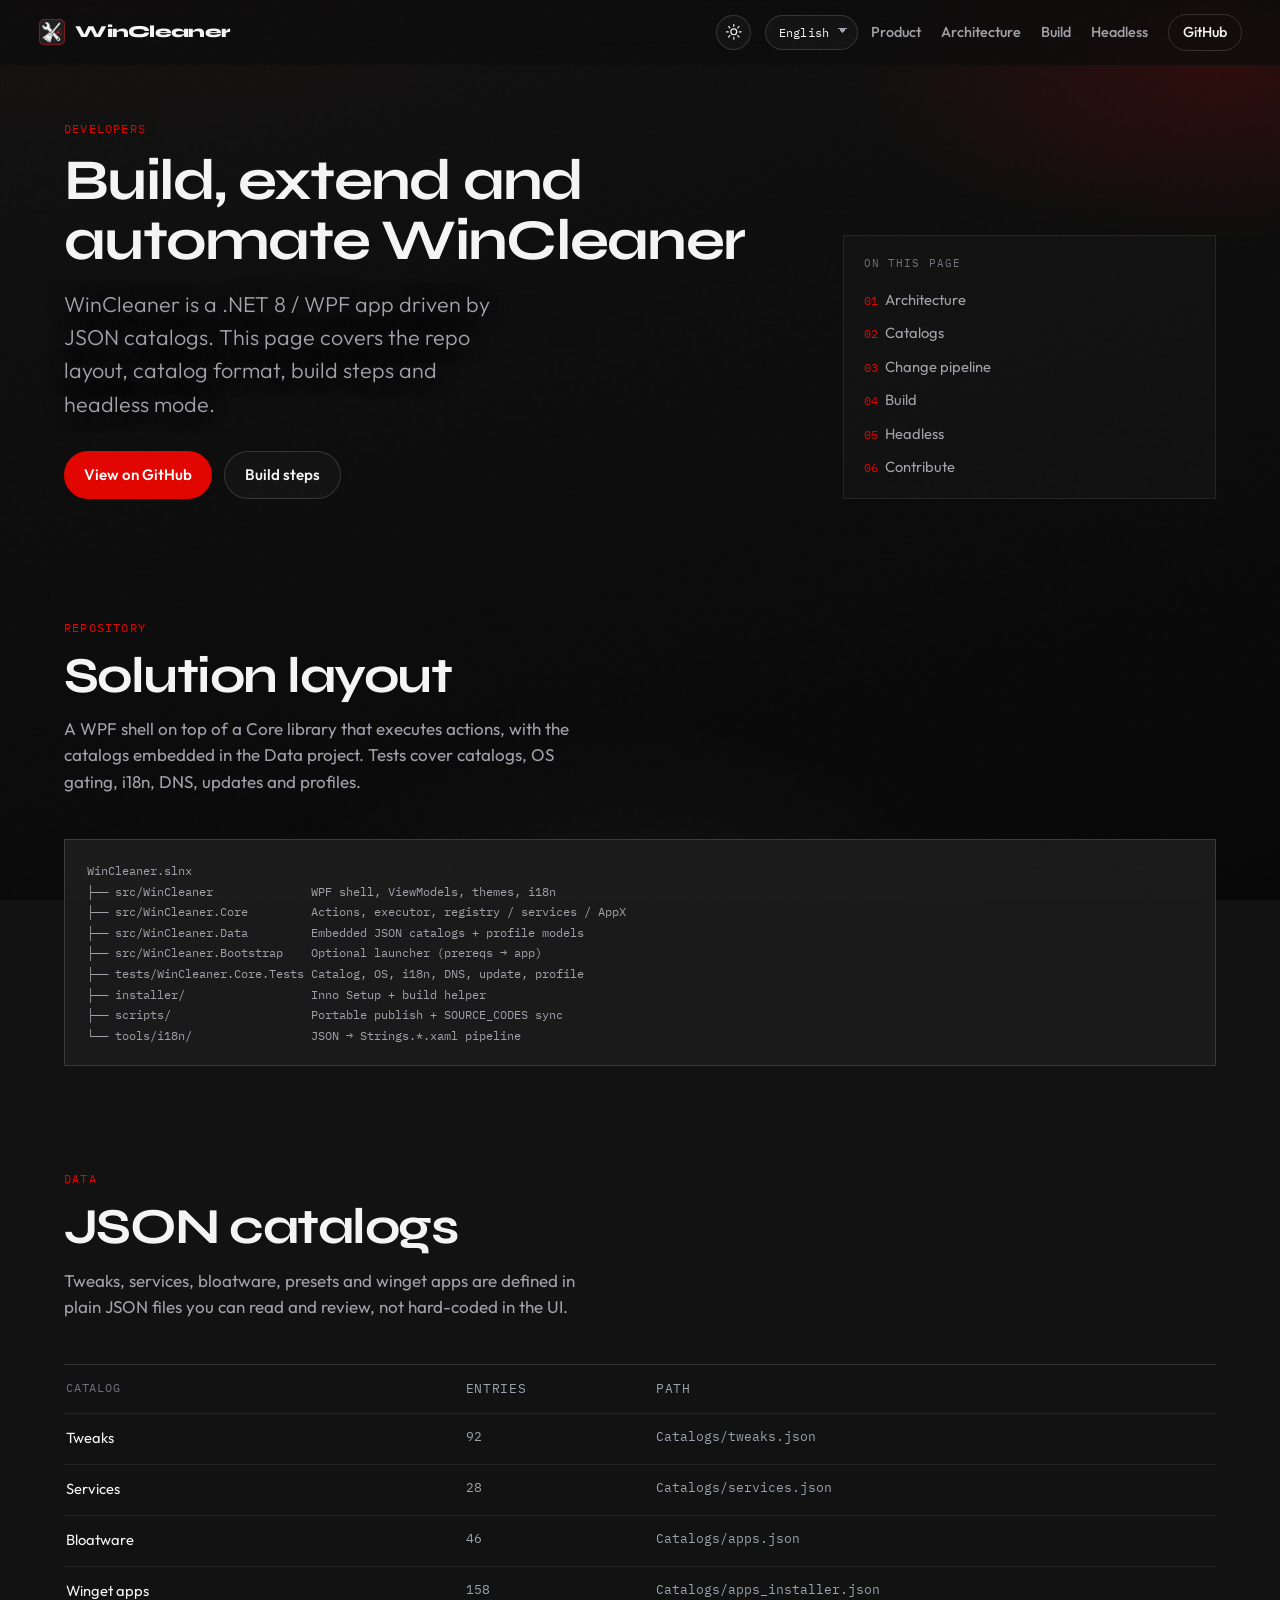
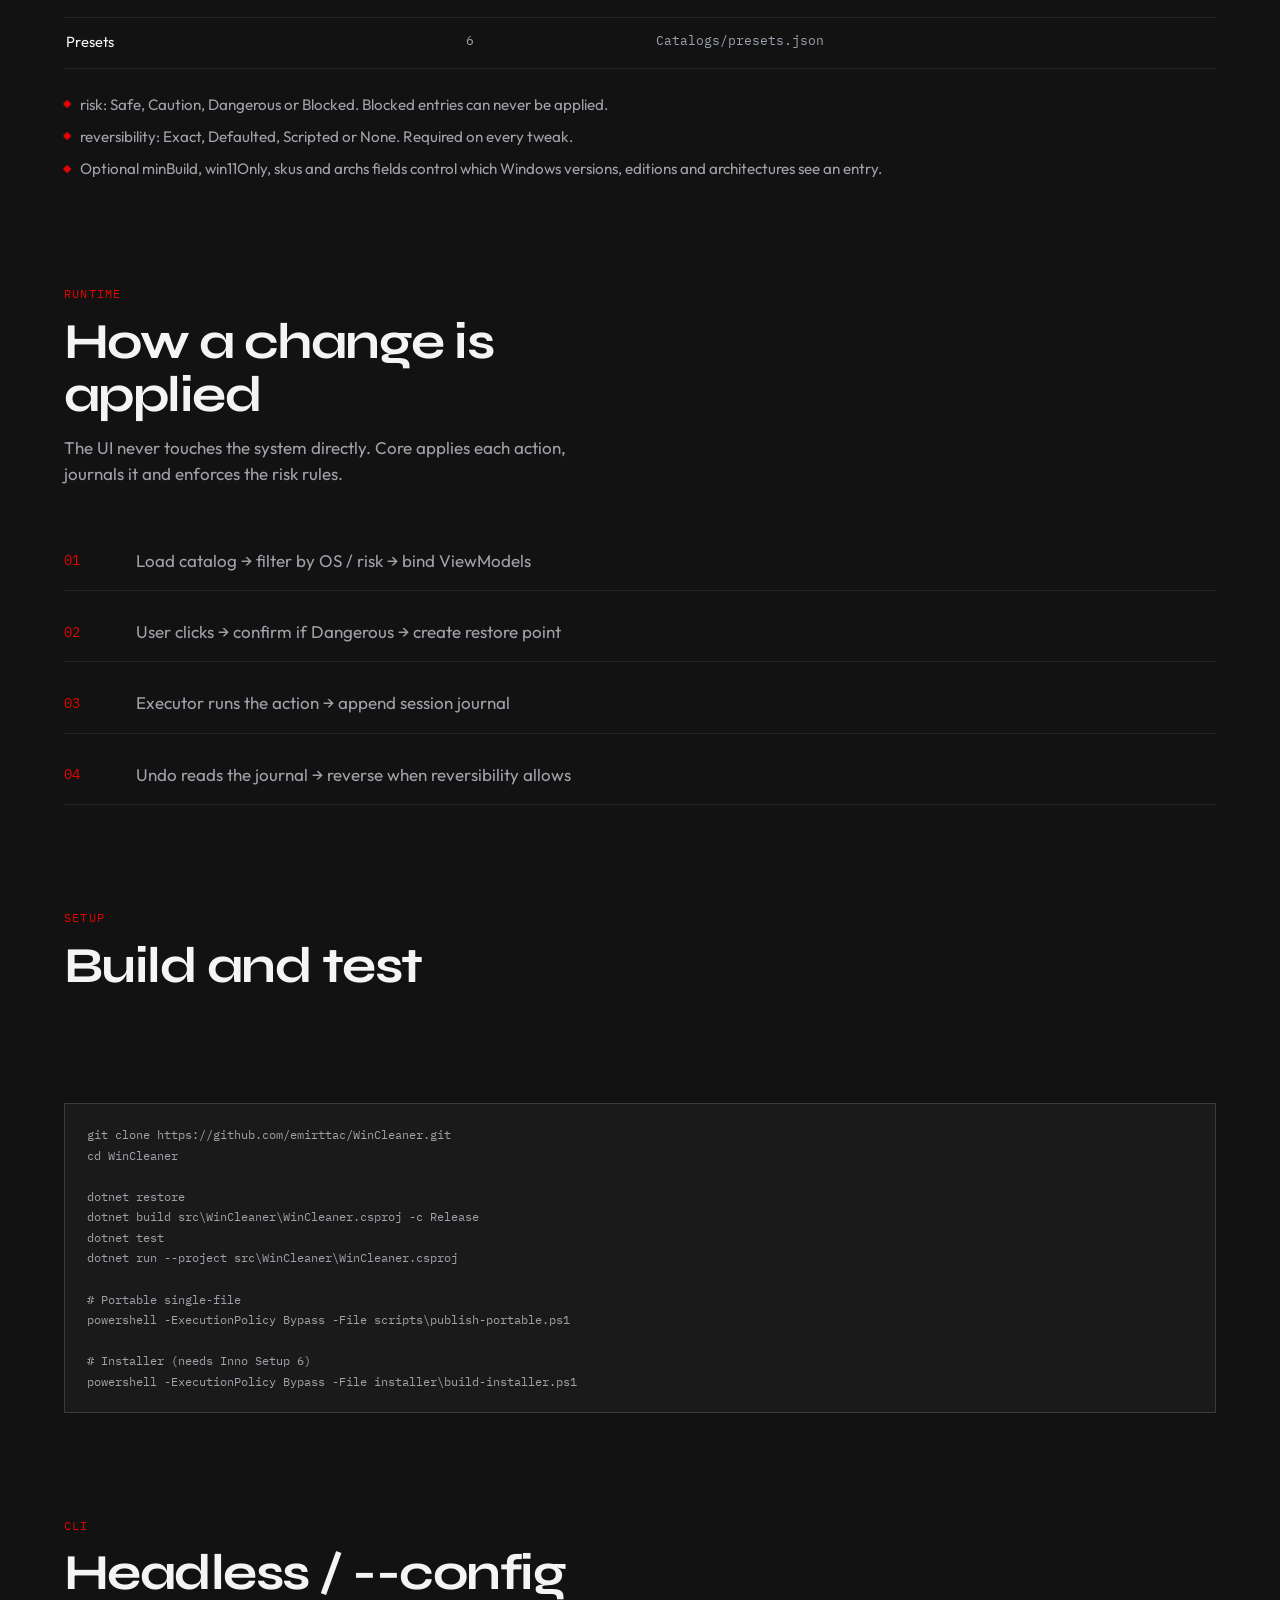
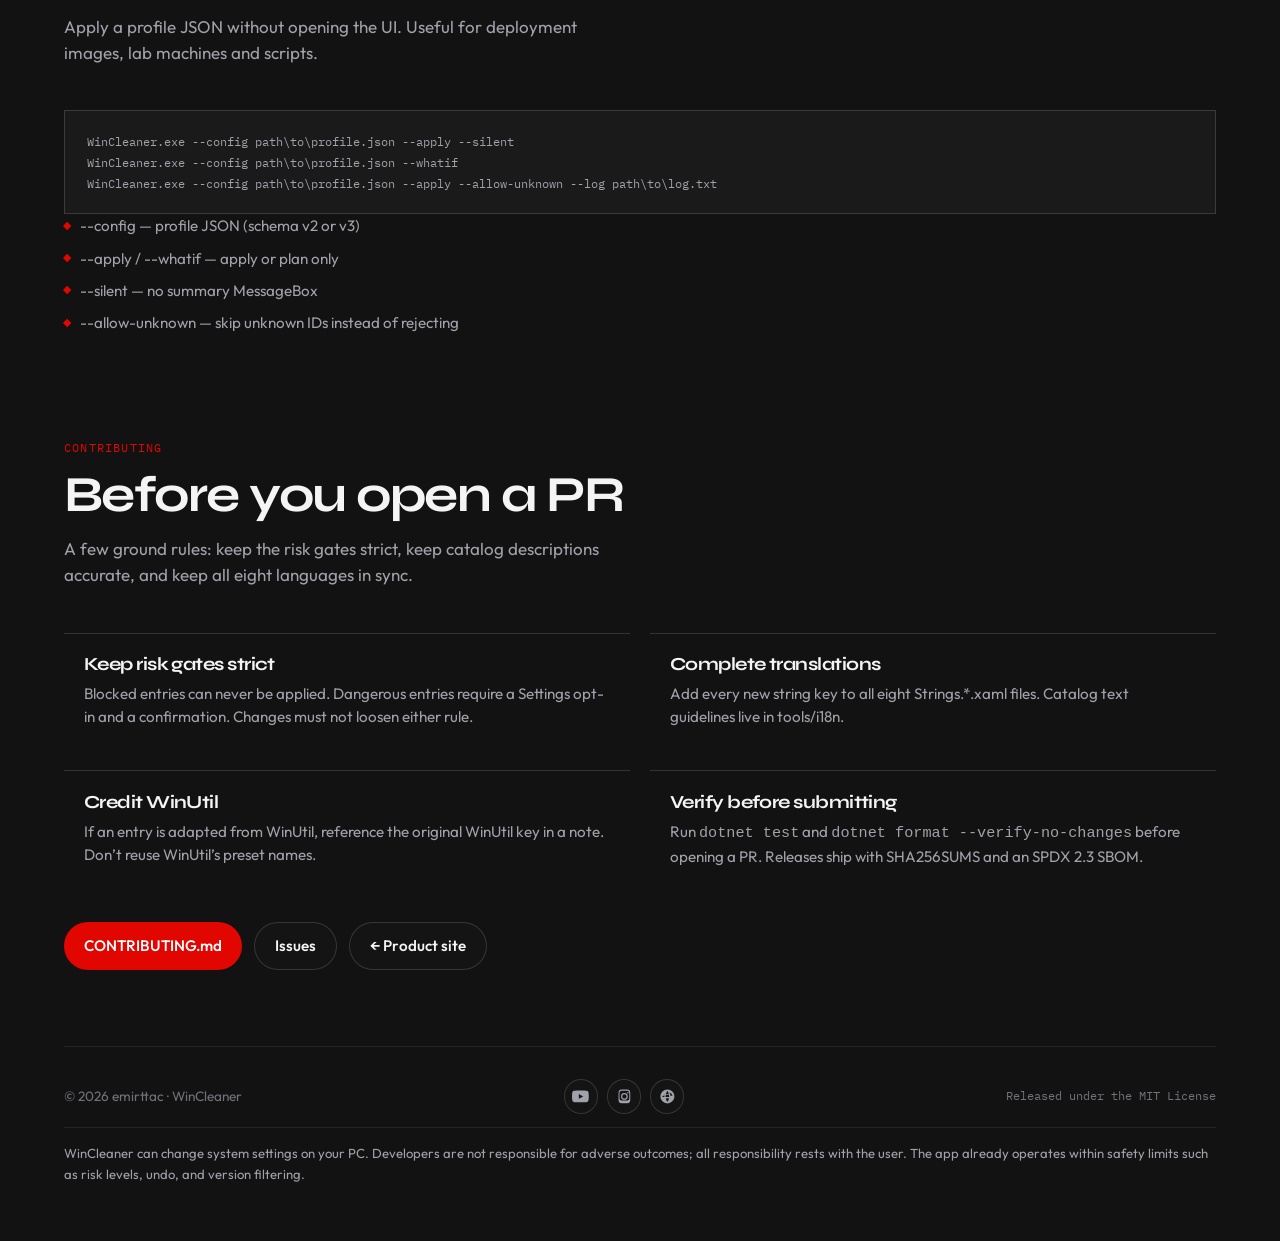
==== docs/developers.html @ 892cf15a "Localize mockups and polish Turkish developer copy. Co-authored-by: Cursor <cursoragent@cursor.com>" ====
<!DOCTYPE html>
<html lang="en">
<head>
  <meta charset="UTF-8" />
  <meta name="viewport" content="width=device-width, initial-scale=1" />
  <meta name="google-site-verification" content="Kf19F5zQ4NLoTb2SVEW6UbGUmflqyY2hjqJ0xioOSf0" />
  <meta name="description" data-i18n="dev.meta.description" content="Developer documentation for WinCleaner: architecture, JSON catalogs, headless mode, build instructions and contribution guidelines." />
  <meta name="robots" content="index, follow" />
  <meta name="theme-color" content="#0D0D0D" id="theme-color-meta" />
  <meta property="og:title" content="WinCleaner — Developers" />
  <meta property="og:description" data-i18n="dev.meta.description" content="Developer documentation for WinCleaner: architecture, JSON catalogs, headless mode, build instructions and contribution guidelines." />
  <meta property="og:type" content="website" />
  <meta property="og:url" content="https://emirttac.github.io/WinCleaner/developers.html" />
  <meta property="og:image" content="https://emirttac.github.io/WinCleaner/icon.png" />
  <link rel="canonical" href="https://emirttac.github.io/WinCleaner/developers.html" />
  <title>WinCleaner — Developers</title>
  <script>
    (function () {
      try {
        var key = "wincleaner-theme";
        var saved = localStorage.getItem(key);
        var theme = saved === "dark" || saved === "light" ? saved : "dark";
        document.documentElement.setAttribute("data-theme", theme);
      } catch (e) {
        document.documentElement.setAttribute("data-theme", "dark");
      }
    })();
  </script>
  <link rel="preconnect" href="https://fonts.googleapis.com" />
  <link rel="preconnect" href="https://fonts.gstatic.com" crossorigin />
  <link href="https://fonts.googleapis.com/css2?family=IBM+Plex+Mono:wght@400;500&family=Syne:wght@500;600;700;800&family=Outfit:wght@300;400;500;600&display=swap" rel="stylesheet" />
  <link rel="stylesheet" href="css/styles.css?v=27" />
  <link rel="icon" href="favicon.ico" />
</head>
<body class="page-dev">
  <div class="noise" aria-hidden="true"></div>

  <header class="site-header">
    <a class="logo" href="index.html" data-i18n-aria="aria.home" aria-label="WinCleaner home">
      <img src="icon.png" alt="" width="28" height="28" />
      <span>WinCleaner</span>
    </a>
    <div class="header-actions">
      <button class="theme-toggle" type="button" id="theme-toggle" data-i18n-aria="aria.themeToLight" aria-label="Switch to light mode">
        <svg class="icon-moon" viewBox="0 0 24 24" aria-hidden="true">
          <path d="M21 14.5A8.5 8.5 0 0 1 9.5 3 7 7 0 1 0 21 14.5z" />
        </svg>
        <svg class="icon-sun" viewBox="0 0 24 24" aria-hidden="true">
          <circle cx="12" cy="12" r="4" />
          <path d="M12 2v2.5M12 19.5V22M4.93 4.93l1.77 1.77M17.3 17.3l1.77 1.77M2 12h2.5M19.5 12H22M4.93 19.07l1.77-1.77M17.3 6.7l1.77-1.77" />
        </svg>
      </button>
      <label class="lang-switch">
        <span class="visually-hidden" data-i18n="aria.lang">Language</span>
        <select id="lang-select" data-i18n-aria="aria.lang" aria-label="Language">
          <option value="en">English</option>
          <option value="tr">Türkçe</option>
          <option value="de">Deutsch</option>
        </select>
      </label>
      <nav class="nav" data-i18n-aria="aria.nav" aria-label="Main menu">
        <a href="index.html" data-i18n="nav.product">Product</a>
        <a href="#architecture" data-i18n="dev.nav.arch">Architecture</a>
        <a href="#build" data-i18n="dev.nav.build">Build</a>
        <a href="#headless" data-i18n="dev.nav.headless">Headless</a>
        <a class="nav-github" href="https://github.com/emirttac/WinCleaner" target="_blank" rel="noopener noreferrer">GitHub</a>
      </nav>
      <button class="nav-toggle" type="button" data-i18n-aria="aria.menuOpen" aria-label="Open menu" aria-expanded="false">
        <span></span><span></span>
      </button>
    </div>
  </header>

  <main id="top">
    <section class="dev-hero">
      <div class="dev-hero-inner">
        <p class="section-kicker" data-reveal data-i18n="dev.hero.kicker">Developers</p>
        <h1 data-reveal data-i18n="dev.hero.title">Build, extend and automate WinCleaner</h1>
        <p class="hero-lead" data-reveal data-i18n="dev.hero.lead">WinCleaner is a .NET 8 / WPF app driven by JSON catalogs. This page covers the repo layout, catalog format, build steps and headless mode.</p>
        <div class="hero-actions" data-reveal>
          <a class="btn btn-accent" href="https://github.com/emirttac/WinCleaner" target="_blank" rel="noopener noreferrer" data-i18n="dev.hero.cta">View on GitHub</a>
          <a class="btn btn-ghost" href="#build" data-i18n="dev.hero.cta2">Build steps</a>
        </div>
      </div>
      <aside class="dev-toc" data-reveal aria-label="On this page">
        <p data-i18n="dev.toc">On this page</p>
        <ol>
          <li><a href="#architecture" data-i18n="dev.nav.arch">Architecture</a></li>
          <li><a href="#catalogs" data-i18n="dev.nav.catalogs">Catalogs</a></li>
          <li><a href="#pipeline" data-i18n="dev.nav.pipeline">Change pipeline</a></li>
          <li><a href="#build" data-i18n="dev.nav.build">Build</a></li>
          <li><a href="#headless" data-i18n="dev.nav.headless">Headless</a></li>
          <li><a href="#contribute" data-i18n="dev.nav.contribute">Contribute</a></li>
        </ol>
      </aside>
    </section>

    <section id="architecture" class="section" aria-labelledby="arch-title">
      <div class="section-head">
        <p class="section-kicker" data-reveal data-i18n="dev.arch.kicker">Repository</p>
        <h2 id="arch-title" data-reveal data-i18n="dev.arch.title">Solution layout</h2>
        <p class="section-lead" data-reveal data-i18n="dev.arch.lead">A WPF shell on top of a Core library that executes actions, with the catalogs embedded in the Data project. Tests cover catalogs, OS gating, i18n, DNS, updates and profiles.</p>
      </div>
      <pre class="code-block" data-reveal><code>WinCleaner.slnx
├── src/WinCleaner              WPF shell, ViewModels, themes, i18n
├── src/WinCleaner.Core         Actions, executor, registry / services / AppX
├── src/WinCleaner.Data         Embedded JSON catalogs + profile models
├── src/WinCleaner.Bootstrap    Optional launcher (prereqs → app)
├── tests/WinCleaner.Core.Tests Catalog, OS, i18n, DNS, update, profile
├── installer/                  Inno Setup + build helper
├── scripts/                    Portable publish + SOURCE_CODES sync
└── tools/i18n/                 JSON → Strings.*.xaml pipeline</code></pre>
    </section>

    <section id="catalogs" class="section" aria-labelledby="cat-title">
      <div class="section-head">
        <p class="section-kicker" data-reveal data-i18n="dev.cat.kicker">Data</p>
        <h2 id="cat-title" data-reveal data-i18n="dev.cat.title">JSON catalogs</h2>
        <p class="section-lead" data-reveal data-i18n="dev.cat.lead">Tweaks, services, bloatware, presets and winget apps are defined in plain JSON files you can read and review, not hard-coded in the UI.</p>
      </div>
      <div class="catalog-table" data-reveal>
        <div class="catalog-row head">
          <span data-i18n="dev.cat.col.file">Catalog</span>
          <span data-i18n="dev.cat.col.count">Entries</span>
          <span data-i18n="dev.cat.col.path">Path</span>
        </div>
        <div class="catalog-row"><span>Tweaks</span><span>92</span><span>Catalogs/tweaks.json</span></div>
        <div class="catalog-row"><span>Services</span><span>28</span><span>Catalogs/services.json</span></div>
        <div class="catalog-row"><span>Bloatware</span><span>46</span><span>Catalogs/apps.json</span></div>
        <div class="catalog-row"><span>Winget apps</span><span>158</span><span>Catalogs/apps_installer.json</span></div>
        <div class="catalog-row"><span>Presets</span><span>6</span><span>Catalogs/presets.json</span></div>
      </div>
      <ul class="dev-notes" data-reveal>
        <li data-i18n="dev.cat.n1"><code>risk</code>: Safe, Caution, Dangerous or Blocked. Blocked entries can never be applied.</li>
        <li data-i18n="dev.cat.n2"><code>reversibility</code>: Exact, Defaulted, Scripted or None. Required on every tweak.</li>
        <li data-i18n="dev.cat.n3">Optional <code>minBuild</code>, <code>win11Only</code>, <code>skus</code> and <code>archs</code> fields control which Windows versions, editions and architectures see an entry.</li>
      </ul>
    </section>

    <section id="pipeline" class="section" aria-labelledby="pipe-title">
      <div class="section-head">
        <p class="section-kicker" data-reveal data-i18n="dev.pipe.kicker">Runtime</p>
        <h2 id="pipe-title" data-reveal data-i18n="dev.pipe.title">How a change is applied</h2>
        <p class="section-lead" data-reveal data-i18n="dev.pipe.lead">The UI never touches the system directly. Core applies each action, journals it and enforces the risk rules.</p>
      </div>
      <ol class="pipeline" data-reveal>
        <li><span>01</span><p data-i18n="dev.pipe.s1">Catalog load → OS / risk filter → ViewModel binding</p></li>
        <li><span>02</span><p data-i18n="dev.pipe.s2">User intent → confirmation (Dangerous) → restore point</p></li>
        <li><span>03</span><p data-i18n="dev.pipe.s3">Executor applies action → session journal entry</p></li>
        <li><span>04</span><p data-i18n="dev.pipe.s4">Undo reads journal → reverse where reversibility allows</p></li>
      </ol>
    </section>

    <section id="build" class="section" aria-labelledby="build-title">
      <div class="section-head">
        <p class="section-kicker" data-reveal data-i18n="dev.build.kicker">Setup</p>
        <h2 id="build-title" data-reveal data-i18n="dev.build.title">Build and test</h2>
        <p class="section-lead" data-reveal data-i18n="dev.build.lead">Requires the .NET 8 SDK. The app requests administrator rights through UAC when it starts. win-arm64 publishing is intentionally blocked.</p>
      </div>
      <pre class="code-block" data-reveal><code>git clone https://github.com/emirttac/WinCleaner.git
cd WinCleaner

dotnet restore
dotnet build src\WinCleaner\WinCleaner.csproj -c Release
dotnet test
dotnet run --project src\WinCleaner\WinCleaner.csproj

# Portable single-file
powershell -ExecutionPolicy Bypass -File scripts\publish-portable.ps1

# Installer (needs Inno Setup 6)
powershell -ExecutionPolicy Bypass -File installer\build-installer.ps1</code></pre>
    </section>

    <section id="headless" class="section" aria-labelledby="headless-title">
      <div class="section-head">
        <p class="section-kicker" data-reveal data-i18n="dev.head.kicker">CLI</p>
        <h2 id="headless-title" data-reveal data-i18n="dev.head.title">Headless / --config</h2>
        <p class="section-lead" data-reveal data-i18n="dev.head.lead">Apply a profile JSON without opening the UI. Useful for deployment images, lab machines and scripts.</p>
      </div>
      <pre class="code-block" data-reveal><code>WinCleaner.exe --config path\to\profile.json --apply --silent
WinCleaner.exe --config path\to\profile.json --whatif
WinCleaner.exe --config path\to\profile.json --apply --allow-unknown --log path\to\log.txt</code></pre>
      <ul class="dev-notes" data-reveal>
        <li><code>--config</code> — profile JSON (schema v2 or v3)</li>
        <li><code>--apply</code> / <code>--whatif</code> — apply or plan only</li>
        <li><code>--silent</code> — no summary MessageBox</li>
        <li><code>--allow-unknown</code> — skip unknown IDs instead of rejecting</li>
      </ul>
    </section>

    <section id="contribute" class="section" aria-labelledby="contrib-title">
      <div class="section-head">
        <p class="section-kicker" data-reveal data-i18n="dev.contrib.kicker">Contributing</p>
        <h2 id="contrib-title" data-reveal data-i18n="dev.contrib.title">Before you open a PR</h2>
        <p class="section-lead" data-reveal data-i18n="dev.contrib.lead">A few ground rules: keep the risk gates strict, keep catalog descriptions accurate, and keep all eight languages in sync.</p>
      </div>
      <ul class="safety-grid contrib-grid">
        <li data-reveal>
          <h3 data-i18n="dev.contrib.r1t">Keep risk gates strict</h3>
          <p data-i18n="dev.contrib.r1b">Blocked entries can never be applied. Dangerous entries require a Settings opt-in and a confirmation. Changes must not loosen either rule.</p>
        </li>
        <li data-reveal>
          <h3 data-i18n="dev.contrib.r2t">Complete translations</h3>
          <p data-i18n="dev.contrib.r2b">Add every new string key to all eight Strings.*.xaml files. Catalog text guidelines live in tools/i18n.</p>
        </li>
        <li data-reveal>
          <h3 data-i18n="dev.contrib.r3t">Credit WinUtil</h3>
          <p data-i18n="dev.contrib.r3b">If an entry is adapted from WinUtil, reference the original WinUtil key in a note. Don’t reuse WinUtil’s preset names.</p>
        </li>
        <li data-reveal>
          <h3 data-i18n="dev.contrib.r4t">Verify before submitting</h3>
          <p data-i18n="dev.contrib.r4b">Run <code>dotnet test</code> and <code>dotnet format --verify-no-changes</code> before opening a PR. Releases ship with SHA256SUMS and an SPDX 2.3 SBOM.</p>
        </li>
      </ul>
      <div class="hero-actions" data-reveal>
        <a class="btn btn-accent" href="https://github.com/emirttac/WinCleaner/blob/main/CONTRIBUTING.md" target="_blank" rel="noopener noreferrer">CONTRIBUTING.md</a>
        <a class="btn btn-ghost" href="https://github.com/emirttac/WinCleaner/issues" target="_blank" rel="noopener noreferrer">Issues</a>
          <a class="btn btn-ghost" href="index.html" data-i18n="dev.contrib.back">← Product site</a>
      </div>
    </section>
  </main>

  <footer class="site-footer">
    <div class="footer-bar">
      <p>© <span id="year"></span> <a href="https://emirttac.github.io/" target="_blank" rel="noopener noreferrer">emirttac</a> · WinCleaner</p>
      <nav class="footer-social" aria-label="Social">
        <a href="https://www.youtube.com/@BiAltTab" target="_blank" rel="noopener noreferrer" aria-label="YouTube">
          <svg viewBox="0 0 24 24" aria-hidden="true"><path d="M23.5 6.2a3 3 0 0 0-2.1-2.1C19.5 3.5 12 3.5 12 3.5s-7.5 0-9.4.6A3 3 0 0 0 .5 6.2 31.5 31.5 0 0 0 0 12a31.5 31.5 0 0 0 .5 5.8 3 3 0 0 0 2.1 2.1c1.9.6 9.4.6 9.4.6s7.5 0 9.4-.6a3 3 0 0 0 2.1-2.1A31.5 31.5 0 0 0 24 12a31.5 31.5 0 0 0-.5-5.8zM9.8 15.5v-7L16 12l-6.2 3.5z"/></svg>
        </a>
        <a href="https://www.instagram.com/emirttac/" target="_blank" rel="noopener noreferrer" aria-label="Instagram">
          <svg viewBox="0 0 24 24" aria-hidden="true"><path d="M12 7.2A4.8 4.8 0 1 0 12 16.8 4.8 4.8 0 0 0 12 7.2zm0 7.9a3.1 3.1 0 1 1 0-6.2 3.1 3.1 0 0 1 0 6.2zm6.1-8.2a1.1 1.1 0 1 1-2.2 0 1.1 1.1 0 0 1 2.2 0zM12 2.2c-2.7 0-3 0-4.1.1-2.8.1-4.1 1.5-4.2 4.2C3.6 7.5 3.6 7.8 3.6 12s0 4.5.1 5.5c.1 2.8 1.4 4.1 4.2 4.2 1.1.1 1.4.1 4.1.1s3 0 4.1-.1c2.8-.1 4.1-1.4 4.2-4.2.1-1 .1-1.3.1-5.5s0-4.5-.1-5.5c-.1-2.8-1.4-4.1-4.2-4.2-1.1-.1-1.4-.1-4.1-.1zm0 1.8c2.6 0 2.9 0 4 .1 1.9.1 2.8 1 2.9 2.9.1 1 .1 1.3.1 3.9s0 2.9-.1 4c-.1 1.9-1 2.8-2.9 2.9-1 .1-1.3.1-4 .1s-2.9 0-4-.1c-1.9-.1-2.8-1-2.9-2.9-.1-1-.1-1.3-.1-4s0-2.9.1-4c.1-1.9 1-2.8 2.9-2.9 1.1-.1 1.4-.1 4-.1z"/></svg>
        </a>
        <a href="https://emirttac.github.io/" target="_blank" rel="noopener noreferrer" aria-label="emirttac.github.io">
          <svg viewBox="0 0 24 24" aria-hidden="true"><path d="M12 2a10 10 0 1 0 0 20 10 10 0 0 0 0-20zm7.4 9h-3.1a15.3 15.3 0 0 0-1.3-5 8.1 8.1 0 0 1 4.4 5zM12 4c.8 1.2 1.8 3.2 2.2 5.5H9.8C10.2 7.2 11.2 5.2 12 4zM4.6 13a8.1 8.1 0 0 1 4.4-5 15.3 15.3 0 0 0-1.3 5H4.6zm0-2h3.1a15.3 15.3 0 0 0 1.3-5 8.1 8.1 0 0 0-4.4 5zM12 20c-.8-1.2-1.8-3.2-2.2-5.5h4.4C13.8 16.8 12.8 18.8 12 20zm2.7-7H9.3a13.5 13.5 0 0 1 1.2-4.5h3a13.5 13.5 0 0 1 1.2 4.5zm.7 2a15.3 15.3 0 0 0 1.3 5 8.1 8.1 0 0 0 4.4-5h-5.7zm-7.4 0H4.6a8.1 8.1 0 0 0 4.4 5 15.3 15.3 0 0 1-1.3-5z"/></svg>
        </a>
      </nav>
      <p class="footer-note" data-i18n="footer.note">Released under the MIT License</p>
    </div>
    <p class="footer-disclaimer" data-i18n="footer.disclaimer">WinCleaner can change system settings on your PC. Developers are not responsible for adverse outcomes; all responsibility rests with the user. The app already operates within safety limits such as risk levels, undo, and version filtering.</p>
  </footer>

  <script src="js/i18n.js?v=19"></script>
  <script src="js/main.js?v=9"></script>
</body>
</html>
---- docs/css/styles.css ----
/* WinCleaner — product site (GitHub Pages) */

:root {
  --bg: #f3f4f6;
  --bg-deep: #e5e7eb;
  --ink: #0d0d0d;
  --ink-soft: #3f3f46;
  --muted: #71717a;
  --line: rgba(13, 13, 13, 0.1);
  --line-strong: rgba(13, 13, 13, 0.18);
  --accent: #e10600;
  --accent-soft: rgba(225, 6, 0, 0.12);
  --accent-glow: rgba(225, 6, 0, 0.28);
  --steel: #52525b;
  --panel: rgba(255, 255, 255, 0.55);
  --surface: rgba(255, 255, 255, 0.4);
  --surface-strong: rgba(255, 255, 255, 0.7);
  --header-bg: rgba(243, 244, 246, 0.72);
  --header-bg-scrolled: rgba(243, 244, 246, 0.9);
  --nav-sheet: rgba(250, 250, 250, 0.97);
  --btn-primary-fg: #fafafa;
  --btn-primary-hover: #1a1a1a;
  --mock-bg: #141414;
  --mock-panel: #1c1c1c;
  --mock-line: rgba(255, 255, 255, 0.08);
  --brand-glow: rgba(243, 244, 246, 0.85);
  --lead-glow: rgba(243, 244, 246, 0.9);
  --shadow: rgba(13, 13, 13, 0.12);
  --noise-opacity: 0.03;
  --noise-blend: multiply;
  --body-bg:
    radial-gradient(ellipse 90% 55% at 8% -10%, #fff 0%, transparent 55%),
    radial-gradient(ellipse 70% 45% at 95% 10%, rgba(225, 6, 0, 0.08) 0%, transparent 50%),
    radial-gradient(ellipse 55% 40% at 50% 100%, #e8e8ec 0%, transparent 55%),
    linear-gradient(165deg, #fafafa 0%, var(--bg) 48%, var(--bg-deep) 100%);
  --select-fill: rgba(255, 255, 255, 0.55);
  --font-display: "Syne", sans-serif;
  --font-body: "Outfit", sans-serif;
  --font-mono: "IBM Plex Mono", ui-monospace, monospace;
  --space: clamp(1.25rem, 3vw, 2.5rem);
  --max: 72rem;
  --ease: cubic-bezier(0.22, 1, 0.36, 1);
  color-scheme: light;
}

[data-theme="dark"] {
  --bg: #0d0d0d;
  --bg-deep: #080808;
  --ink: #f4f4f5;
  --ink-soft: #a1a1aa;
  --muted: #71717a;
  --line: rgba(250, 250, 250, 0.08);
  --line-strong: rgba(250, 250, 250, 0.14);
  --accent: #e10600;
  --accent-soft: rgba(225, 6, 0, 0.16);
  --accent-glow: rgba(225, 6, 0, 0.35);
  --steel: #9ca3af;
  --panel: rgba(20, 20, 20, 0.72);
  --surface: rgba(22, 22, 22, 0.8);
  --surface-strong: rgba(28, 28, 28, 0.95);
  --header-bg: rgba(13, 13, 13, 0.75);
  --header-bg-scrolled: rgba(13, 13, 13, 0.92);
  --nav-sheet: rgba(12, 12, 12, 0.98);
  --btn-primary-fg: #0d0d0d;
  --btn-primary-hover: #e4e4e7;
  --mock-bg: #101010;
  --mock-panel: #181818;
  --mock-line: rgba(255, 255, 255, 0.07);
  --brand-glow: rgba(13, 13, 13, 0.75);
  --lead-glow: rgba(13, 13, 13, 0.8);
  --shadow: rgba(0, 0, 0, 0.55);
  --noise-opacity: 0.055;
  --noise-blend: soft-light;
  --body-bg:
    radial-gradient(ellipse 80% 50% at 10% -8%, #1a1010 0%, transparent 52%),
    radial-gradient(ellipse 60% 40% at 95% 8%, rgba(225, 6, 0, 0.14) 0%, transparent 48%),
    radial-gradient(ellipse 50% 35% at 50% 100%, #111 0%, transparent 55%),
    linear-gradient(165deg, #121212 0%, var(--bg) 48%, var(--bg-deep) 100%);
  --select-fill: rgba(22, 22, 22, 0.9);
  color-scheme: dark;
}

*,
*::before,
*::after {
  box-sizing: border-box;
}

html {
  scroll-behavior: smooth;
  overflow-x: clip;
}

body {
  margin: 0;
  min-height: 100vh;
  overflow-x: clip;
  color: var(--ink);
  font-family: var(--font-body);
  font-weight: 400;
  font-size: 1.0625rem;
  line-height: 1.55;
  background: var(--body-bg);
  background-attachment: fixed;
  -webkit-font-smoothing: antialiased;
  text-rendering: optimizeLegibility;
  transition: color 0.35s var(--ease), background 0.35s var(--ease);
}

img {
  max-width: 100%;
  display: block;
}

a {
  color: inherit;
  text-decoration-thickness: 1px;
  text-underline-offset: 0.2em;
}

button {
  font: inherit;
  color: inherit;
  background: none;
  border: 0;
  cursor: pointer;
}

ul,
ol {
  list-style: none;
  margin: 0;
  padding: 0;
}

h1,
h2,
h3 {
  font-family: var(--font-display);
  font-weight: 700;
  line-height: 1.05;
  letter-spacing: -0.03em;
  margin: 0;
}

p {
  margin: 0;
}

.noise {
  pointer-events: none;
  position: fixed;
  inset: 0;
  z-index: 50;
  opacity: var(--noise-opacity);
  background-image: url("data:image/svg+xml,%3Csvg viewBox='0 0 200 200' xmlns='http://www.w3.org/2000/svg'%3E%3Cfilter id='n'%3E%3CfeTurbulence type='fractalNoise' baseFrequency='0.85' numOctaves='4' stitchTiles='stitch'/%3E%3C/filter%3E%3Crect width='100%25' height='100%25' filter='url(%23n)'/%3E%3C/svg%3E");
  mix-blend-mode: var(--noise-blend);
}

.visually-hidden {
  position: absolute;
  width: 1px;
  height: 1px;
  padding: 0;
  margin: -1px;
  overflow: hidden;
  clip: rect(0, 0, 0, 0);
  white-space: nowrap;
  border: 0;
}

/* Header */

.site-header {
  position: fixed;
  top: 0;
  left: 0;
  right: 0;
  z-index: 40;
  display: flex;
  align-items: center;
  justify-content: space-between;
  gap: 1rem;
  padding: 0.85rem var(--space);
  backdrop-filter: blur(14px) saturate(1.15);
  background: var(--header-bg);
  border-bottom: 1px solid transparent;
  transition: border-color 0.3s var(--ease), background 0.3s var(--ease);
}

.site-header.is-scrolled {
  border-bottom-color: var(--line);
  background: var(--header-bg-scrolled);
}

.logo {
  display: inline-flex;
  align-items: center;
  gap: 0.55rem;
  font-family: var(--font-display);
  font-weight: 800;
  font-size: 1.05rem;
  letter-spacing: -0.04em;
  text-decoration: none;
}

.logo img {
  width: 1.75rem;
  height: 1.75rem;
  border-radius: 0.4rem;
}

.header-actions {
  display: flex;
  align-items: center;
  gap: 0.85rem;
}

.theme-toggle {
  display: grid;
  place-items: center;
  width: 2.2rem;
  height: 2.2rem;
  border: 1px solid var(--line-strong);
  border-radius: 999px;
  background: var(--select-fill);
  color: var(--ink);
  transition: border-color 0.2s ease;
}

.theme-toggle:hover,
.theme-toggle:focus-visible {
  border-color: var(--ink);
  outline: none;
}

.theme-toggle svg {
  width: 1.1rem;
  height: 1.1rem;
  fill: none;
  stroke: currentColor;
  stroke-width: 1.6;
  stroke-linecap: round;
  stroke-linejoin: round;
}

.theme-toggle .icon-sun {
  display: none;
}

[data-theme="dark"] .theme-toggle .icon-moon {
  display: none;
}

[data-theme="dark"] .theme-toggle .icon-sun {
  display: block;
}

.lang-switch select {
  appearance: none;
  font-family: var(--font-mono);
  font-size: 0.72rem;
  letter-spacing: 0.02em;
  color: var(--ink);
  background:
    linear-gradient(45deg, transparent 50%, var(--ink-soft) 50%) calc(100% - 14px) calc(50% - 2px) / 5px 5px no-repeat,
    linear-gradient(135deg, var(--ink-soft) 50%, transparent 50%) calc(100% - 10px) calc(50% - 2px) / 5px 5px no-repeat,
    var(--select-fill);
  border: 1px solid var(--line-strong);
  border-radius: 999px;
  padding: 0.4rem 1.7rem 0.4rem 0.8rem;
  cursor: pointer;
  min-height: 2.2rem;
}

.lang-switch select:hover,
.lang-switch select:focus-visible {
  border-color: var(--ink);
  outline: none;
}

.nav {
  display: flex;
  align-items: center;
  gap: 1.25rem;
}

.nav a {
  font-size: 0.9rem;
  font-weight: 500;
  text-decoration: none;
  color: var(--ink-soft);
  transition: color 0.2s ease;
}

.nav a:hover,
.nav a:focus-visible {
  color: var(--ink);
}

.nav-github {
  padding: 0.4rem 0.85rem;
  border: 1px solid var(--line-strong);
  border-radius: 999px;
  color: var(--ink) !important;
}

.nav-github:hover {
  border-color: var(--accent);
  color: var(--accent) !important;
}

.nav-toggle {
  display: none;
  width: 2.5rem;
  height: 2.5rem;
  place-items: center;
  gap: 6px;
  flex-direction: column;
}

.nav-toggle span {
  display: block;
  width: 1.25rem;
  height: 2px;
  background: var(--ink);
  transition: transform 0.25s var(--ease), opacity 0.2s ease;
}

.nav-toggle[aria-expanded="true"] span:first-child {
  transform: translateY(4px) rotate(45deg);
}

.nav-toggle[aria-expanded="true"] span:last-child {
  transform: translateY(-4px) rotate(-45deg);
}

/* Hero */

.hero {
  position: relative;
  min-height: 100svh;
  display: grid;
  align-items: center;
  padding: 6.5rem var(--space) 3.5rem;
  overflow-x: clip;
  overflow-y: visible;
}

.hero-atmosphere {
  position: absolute;
  inset: 0;
  z-index: 0;
}

.hero-grid {
  position: absolute;
  inset: 0;
  background-image:
    linear-gradient(var(--line) 1px, transparent 1px),
    linear-gradient(90deg, var(--line) 1px, transparent 1px);
  background-size: 56px 56px;
  background-position: center center;
  mask-image: radial-gradient(ellipse 80% 70% at 50% 45%, #000 18%, transparent 72%);
  -webkit-mask-image: radial-gradient(ellipse 80% 70% at 50% 45%, #000 18%, transparent 72%);
  opacity: 0.65;
  animation: grid-drift 30s linear infinite;
}

.hero-glow {
  position: absolute;
  width: min(65vw, 38rem);
  height: min(65vw, 38rem);
  top: 5%;
  right: -6%;
  border-radius: 50%;
  background:
    radial-gradient(circle at 40% 40%, var(--accent-glow), transparent 55%),
    radial-gradient(circle at 70% 65%, rgba(80, 80, 90, 0.2), transparent 60%);
  filter: blur(10px);
  animation: glow-breathe 7s ease-in-out infinite alternate;
}

.hero-orb {
  position: absolute;
  border-radius: 50%;
  filter: blur(40px);
  opacity: 0.45;
  pointer-events: none;
}

.hero-orb-a {
  width: 12rem;
  height: 12rem;
  left: 8%;
  bottom: 18%;
  background: rgba(225, 6, 0, 0.25);
  animation: orb-float 9s ease-in-out infinite alternate;
}

.hero-orb-b {
  width: 8rem;
  height: 8rem;
  right: 28%;
  top: 22%;
  background: rgba(160, 160, 170, 0.18);
  animation: orb-float 11s ease-in-out infinite alternate-reverse;
}

.hero-stage {
  position: relative;
  z-index: 1;
  width: 100%;
  max-width: none;
  margin: 0;
  min-height: clamp(26rem, 68vh, 38rem);
  padding-bottom: 0.5rem;
  box-sizing: border-box;
}

.hero-content {
  position: absolute;
  left: clamp(2.25rem, 5.5vw, 4.5rem);
  top: 50%;
  z-index: 2;
  width: min(34rem, 40%);
  margin: 0;
  padding: 0;
  transform: translateY(-58%);
  pointer-events: none;
}

.hero-content .hero-actions {
  pointer-events: auto;
}

.hero-brand {
  font-size: clamp(3.25rem, 1.4rem + 6.4vw, 6.25rem);
  font-weight: 800;
  letter-spacing: -0.055em;
  line-height: 0.9;
  margin-bottom: 1.15rem;
  max-width: 100%;
  text-shadow: 0 0 28px var(--brand-glow);
  background: linear-gradient(105deg, var(--ink) 40%, var(--accent) 52%, var(--ink) 64%);
  background-size: 220% 100%;
  -webkit-background-clip: text;
  background-clip: text;
  color: transparent;
  animation: brand-sheen 7s ease-in-out infinite;
}

@supports not ((-webkit-background-clip: text) or (background-clip: text)) {
  .hero-brand {
    color: var(--ink);
    background: none;
    animation: none;
  }
}

.hero-lead {
  font-size: clamp(1.1rem, 2.1vw, 1.35rem);
  font-weight: 300;
  color: var(--ink-soft);
  max-width: 28rem;
  margin-bottom: 1.85rem;
  text-shadow: 0 0 20px var(--lead-glow);
}

.hero-actions {
  display: flex;
  flex-wrap: wrap;
  gap: 0.75rem;
}

.btn {
  display: inline-flex;
  align-items: center;
  justify-content: center;
  min-height: 2.85rem;
  padding: 0.7rem 1.25rem;
  border-radius: 999px;
  font-weight: 550;
  font-size: 0.95rem;
  text-decoration: none;
  transition: transform 0.25s var(--ease), background 0.2s ease, color 0.2s ease, border-color 0.2s ease, box-shadow 0.25s ease;
}

.btn:hover {
  transform: translateY(-1px);
}

.btn-lg {
  min-height: 3.15rem;
  padding-inline: 1.5rem;
  font-size: 1rem;
}

.btn-primary {
  background: var(--ink);
  color: var(--btn-primary-fg);
}

.btn-primary:hover {
  background: var(--btn-primary-hover);
}

.btn-accent {
  background: var(--accent);
  color: #fff;
  box-shadow: 0 0 0 0 transparent;
}

.btn-accent:hover {
  box-shadow: 0 8px 28px var(--accent-glow);
  filter: brightness(1.05);
}

.btn-ghost {
  border: 1px solid var(--line-strong);
  background: var(--surface);
}

.btn-ghost:hover {
  border-color: var(--ink);
  background: var(--surface-strong);
}

/* App mock */

.app-mock {
  position: absolute;
  right: clamp(2.25rem, 5.5vw, 4.5rem);
  top: 50%;
  z-index: 3;
  width: min(30rem, 42%);
  margin: 0;
  animation: hud-in-mock 1.1s var(--ease) both;
  pointer-events: auto;
  transform: translateY(-42%);
  cursor: default;
}

.app-mock-pivot {
  transform: perspective(1200px) rotateY(-12deg) rotateX(3deg) translateY(0) scale(1);
  transform-origin: center center;
  transition: transform 0.7s var(--ease);
  will-change: transform;
}

.app-mock.is-focus,
.app-mock:hover {
  z-index: 6;
}

.app-mock.is-focus .app-mock-pivot,
.app-mock:hover .app-mock-pivot {
  transform: perspective(1200px) rotateY(0deg) rotateX(0deg) translateY(-28px) scale(1.12);
}

.app-chrome {
  border: 1px solid rgba(255, 255, 255, 0.12);
  border-radius: 0.7rem;
  overflow: hidden;
  background: var(--mock-bg);
  color: #f4f4f5;
  box-shadow: 0 24px 60px var(--shadow);
}

.app-mock .app-chrome {
  position: relative;
  display: flex;
  flex-direction: column;
  aspect-ratio: 16 / 10;
  transition:
    box-shadow 0.55s var(--ease),
    border-color 0.55s var(--ease),
    filter 0.55s var(--ease);
}

.app-mock .app-chrome::after {
  content: "";
  position: absolute;
  inset: 0;
  border-radius: inherit;
  pointer-events: none;
  z-index: 4;
  opacity: 0;
  background:
    radial-gradient(ellipse 85% 55% at 50% -10%, rgba(225, 6, 0, 0.28), transparent 58%),
    linear-gradient(135deg, rgba(255, 255, 255, 0.08), transparent 42%);
  transition: opacity 0.55s var(--ease);
}

.app-mock.is-focus .app-chrome,
.app-mock:hover .app-chrome {
  border-color: rgba(225, 6, 0, 0.55);
  filter: brightness(1.05);
  box-shadow:
    0 40px 80px rgba(0, 0, 0, 0.55),
    0 0 0 1px rgba(225, 6, 0, 0.18),
    0 0 32px rgba(225, 6, 0, 0.3),
    0 0 68px rgba(225, 6, 0, 0.16);
}

.app-mock.is-focus .app-chrome::after,
.app-mock:hover .app-chrome::after {
  opacity: 1;
}

.app-titlebar {
  display: flex;
  align-items: center;
  gap: 0.35rem;
  padding: 0.65rem 0.85rem;
  border-bottom: 1px solid var(--mock-line);
  background: #0f0f0f;
}

.app-dot {
  width: 0.45rem;
  height: 0.45rem;
  border-radius: 50%;
  background: #3f3f46;
}

.app-dot:first-child {
  background: #e10600;
}

.app-title {
  margin-left: 0.55rem;
  font-family: var(--font-mono);
  font-size: 0.68rem;
  letter-spacing: 0.06em;
  text-transform: uppercase;
  color: #a1a1aa;
}

.app-brand {
  display: inline-flex;
  align-items: center;
  gap: 0.4rem;
  margin-left: 0.55rem;
  font-family: var(--font-display);
  font-weight: 800;
  font-size: 0.78rem;
  letter-spacing: -0.04em;
  color: #f4f4f5;
  line-height: 1;
}

.app-brand img {
  width: 1.05rem;
  height: 1.05rem;
  border-radius: 0.28rem;
  flex-shrink: 0;
}

.app-body {
  display: grid;
  grid-template-columns: 8.75rem 1fr;
}

.app-mock .app-body {
  flex: 1;
  min-height: 0;
}

.app-sidebar {
  padding: 0.85rem 0.4rem;
  border-right: 1px solid var(--mock-line);
  background: #0c0c0c;
  display: flex;
  flex-direction: column;
  gap: 0.15rem;
  min-width: 0;
}

.sb-item {
  display: flex;
  align-items: center;
  gap: 0.4rem;
  padding: 0.38rem 0.4rem;
  border-radius: 0.3rem;
  font-size: 0.62rem;
  line-height: 1.2;
  color: #71717a;
  font-family: var(--font-mono);
  white-space: nowrap;
  transition: background 0.35s ease, color 0.35s ease;
}

.sb-item > span:first-child {
  width: 0.28rem;
  height: 0.28rem;
  border-radius: 1px;
  background: #3f3f46;
  flex-shrink: 0;
}

.sb-item > span[data-i18n] {
  min-width: 0;
  overflow: hidden;
  text-overflow: ellipsis;
}

.sb-item.is-active {
  background: rgba(225, 6, 0, 0.12);
  color: #fafafa;
}

.sb-item.is-active > span:first-child {
  background: var(--accent);
}

.app-main {
  padding: 1.15rem 1.25rem;
  display: flex;
  flex-direction: column;
  justify-content: center;
  gap: 1.15rem;
  background: #111;
  min-height: 0;
}

.mock-metrics {
  display: flex;
  gap: 1.25rem;
  padding-bottom: 0.85rem;
  border-bottom: 1px solid var(--mock-line);
  font-family: var(--font-mono);
}

.mock-metrics span {
  display: flex;
  align-items: baseline;
  gap: 0.45rem;
}

.mock-metrics em {
  font-style: normal;
  font-size: 0.62rem;
  letter-spacing: 0.08em;
  text-transform: uppercase;
  color: #71717a;
}

.mock-metrics strong {
  font-family: var(--font-display);
  font-size: 1.05rem;
  font-weight: 600;
  letter-spacing: -0.03em;
  color: #fafafa;
}

.mock-lines {
  list-style: none;
  margin: 0;
  padding: 0;
  display: flex;
  flex-direction: column;
  gap: 0.55rem;
}

.mock-lines li {
  display: flex;
  align-items: center;
  gap: 0.55rem;
  font-size: 0.78rem;
  color: #71717a;
  letter-spacing: -0.01em;
}

.mock-lines li.is-on {
  color: #e4e4e7;
}

.mock-lines .dot {
  width: 0.4rem;
  height: 0.4rem;
  border-radius: 50%;
  flex-shrink: 0;
  background: #3f3f46;
}

.mock-lines .dot.safe {
  background: #4ade80;
}

.mock-lines .dot.caution {
  background: #fbbf24;
}

.mock-lines .dot.dangerous {
  background: #fb7185;
  opacity: 0.55;
}

.mock-risks {
  display: flex;
  flex-wrap: wrap;
  gap: 0.35rem;
}

.risk {
  font-family: var(--font-mono);
  font-size: 0.6rem;
  letter-spacing: 0.04em;
  text-transform: uppercase;
  padding: 0.22rem 0.4rem;
  border-radius: 0.25rem;
  border: 1px solid transparent;
}

.risk.safe {
  color: #4ade80;
  border-color: rgba(74, 222, 128, 0.3);
}
.risk.caution {
  color: #fbbf24;
  border-color: rgba(251, 191, 36, 0.3);
}
.risk.dangerous {
  color: #fb7185;
  border-color: rgba(251, 113, 133, 0.3);
}
.risk.blocked {
  color: #a1a1aa;
  border-color: rgba(161, 161, 170, 0.3);
}

/* Marquee */

.marquee {
  position: relative;
  border-block: 1px solid var(--line);
  background: var(--panel);
  overflow: hidden;
  padding: 0.85rem 0;
}

.marquee::before,
.marquee::after {
  content: "";
  position: absolute;
  top: 0;
  bottom: 0;
  width: 4rem;
  z-index: 1;
  pointer-events: none;
}

.marquee::before {
  left: 0;
  background: linear-gradient(90deg, var(--bg), transparent);
}

.marquee::after {
  right: 0;
  background: linear-gradient(270deg, var(--bg), transparent);
}

.marquee-track {
  display: flex;
  gap: 2.5rem;
  width: max-content;
  font-family: var(--font-mono);
  font-size: 0.78rem;
  letter-spacing: 0.12em;
  text-transform: uppercase;
  color: var(--muted);
  animation: marquee 28s linear infinite;
}

.marquee:hover .marquee-track {
  animation-play-state: paused;
}

.marquee-track span::before {
  content: "◆";
  color: var(--accent);
  margin-right: 2.5rem;
  font-size: 0.55rem;
  vertical-align: middle;
}

/* Sections */

.section {
  width: min(100% - (var(--space) * 2), var(--max));
  margin-inline: auto;
  padding: 5.5rem 0 1rem;
}

.section-head {
  max-width: 36rem;
  margin-bottom: 2.75rem;
}

.section-kicker {
  font-family: var(--font-mono);
  font-size: 0.75rem;
  letter-spacing: 0.1em;
  text-transform: uppercase;
  color: var(--accent);
  margin-bottom: 0.75rem;
}

.section h2 {
  font-size: clamp(2rem, 5vw, 3.15rem);
  margin-bottom: 0.85rem;
}

.section-lead {
  color: var(--ink-soft);
  max-width: 34rem;
}

/* Showcase ads */

.showcase-list {
  display: flex;
  flex-direction: column;
  gap: 3.5rem;
}

.showcase {
  display: grid;
  grid-template-columns: 1fr 1.1fr;
  gap: clamp(1.25rem, 4vw, 3rem);
  align-items: center;
}

.showcase.reverse {
  grid-template-columns: 1.1fr 1fr;
}

.showcase.reverse .showcase-visual {
  order: 2;
}

.showcase.reverse .showcase-copy {
  order: 1;
}

.showcase-copy h3 {
  font-size: clamp(1.55rem, 3vw, 2.1rem);
  margin-bottom: 0.75rem;
}

.showcase-copy p:last-child {
  color: var(--ink-soft);
  max-width: 32rem;
}

.showcase-visual {
  position: relative;
  min-height: 14rem;
  border: 1px solid var(--line);
  background:
    linear-gradient(145deg, var(--surface-strong), var(--surface)),
    radial-gradient(circle at 30% 30%, var(--accent-soft), transparent 55%);
  overflow: hidden;
  display: grid;
  place-items: center;
  transition: border-color 0.35s ease, transform 0.5s var(--ease), box-shadow 0.45s ease;
}

.showcase.is-visible .showcase-visual {
  animation: visual-settle 0.9s var(--ease) both;
}

.showcase:hover .showcase-visual {
  border-color: color-mix(in srgb, var(--accent) 45%, var(--line));
  box-shadow: 0 16px 40px var(--shadow);
  transform: translateY(-4px);
}

.viz-game {
  width: min(88%, 22rem);
  display: grid;
  gap: 0.85rem;
}

.viz-game-hud {
  display: grid;
  grid-template-columns: auto 1fr;
  gap: 1.1rem;
  align-items: end;
}

.viz-game-fps {
  display: grid;
  gap: 0.1rem;
  line-height: 1;
}

.viz-game-fps strong {
  font-family: var(--font-display);
  font-size: clamp(2.4rem, 5vw, 3.1rem);
  font-weight: 800;
  letter-spacing: -0.05em;
  color: var(--ink);
  animation: fps-tick 2.8s ease-in-out infinite;
}

.viz-game-fps span {
  font-family: var(--font-mono);
  font-size: 0.72rem;
  letter-spacing: 0.18em;
  text-transform: uppercase;
  color: var(--accent);
}

.viz-game-meters {
  display: grid;
  gap: 0.45rem;
  padding-bottom: 0.2rem;
}

.viz-meter {
  display: grid;
  grid-template-columns: 2.2rem 1fr;
  gap: 0.45rem;
  align-items: center;
}

.viz-meter b {
  font-family: var(--font-mono);
  font-size: 0.62rem;
  font-weight: 500;
  letter-spacing: 0.06em;
  color: var(--muted);
}

.viz-meter i {
  display: block;
  height: 0.38rem;
  border-radius: 999px;
  background: var(--line-strong);
  position: relative;
  overflow: hidden;
}

.viz-meter i::after {
  content: "";
  position: absolute;
  inset: 0 auto 0 0;
  width: var(--v, 50%);
  border-radius: inherit;
  background: linear-gradient(90deg, var(--accent), #ff5a4f);
  animation: meter-pulse 3.2s ease-in-out infinite;
}

.viz-meter:nth-child(2) i::after {
  animation-delay: 0.35s;
}

.viz-meter:nth-child(3) i::after {
  animation-delay: 0.7s;
  background: linear-gradient(90deg, var(--steel), color-mix(in srgb, var(--accent) 55%, var(--steel)));
}

.viz-game-graph {
  display: flex;
  align-items: flex-end;
  gap: 0.28rem;
  height: 2.6rem;
  padding: 0.35rem 0.2rem;
  border-top: 1px solid var(--line);
}

.viz-game-graph i {
  flex: 1;
  display: block;
  border-radius: 2px 2px 0 0;
  background: color-mix(in srgb, var(--accent) 70%, var(--ink));
  opacity: 0.55;
  animation: graph-bounce 1.8s ease-in-out infinite;
  height: 40%;
}

.viz-game-graph i:nth-child(odd) {
  height: 72%;
  opacity: 0.85;
  animation-delay: 0.12s;
}

.viz-game-graph i:nth-child(3n) {
  height: 95%;
  background: var(--accent);
  opacity: 1;
  animation-delay: 0.24s;
}

.viz-game-graph i:nth-child(4n) {
  height: 58%;
  animation-delay: 0.36s;
}

.viz-game-graph i:nth-child(5n) {
  height: 80%;
  animation-delay: 0.48s;
}

.viz-game-toggles {
  display: flex;
  flex-wrap: wrap;
  gap: 0.4rem;
}

.viz-game-toggles span {
  font-family: var(--font-mono);
  font-size: 0.62rem;
  letter-spacing: 0.06em;
  text-transform: uppercase;
  padding: 0.28rem 0.5rem;
  border: 1px solid var(--line-strong);
  color: var(--muted);
  background: var(--panel);
}

.viz-game-toggles span.is-on {
  border-color: color-mix(in srgb, var(--accent) 55%, var(--line-strong));
  color: var(--accent);
  background: var(--accent-soft);
}

.viz-privacy {
  width: min(70%, 16rem);
  display: grid;
  gap: 0.85rem;
  margin: 0;
  padding: 0;
  list-style: none;
}

.viz-privacy li {
  position: relative;
  font-family: var(--font-mono);
  font-size: 0.82rem;
  font-weight: 500;
  letter-spacing: 0.06em;
  color: var(--muted);
  padding-left: 1.15rem;
}

.viz-privacy li::before {
  content: "";
  position: absolute;
  left: 0;
  top: 50%;
  width: 0.55rem;
  height: 1px;
  background: var(--accent);
  transform: translateY(-50%);
}

.viz-privacy li::after {
  content: "";
  position: absolute;
  left: 1.15rem;
  right: 0;
  top: 50%;
  height: 1px;
  background: color-mix(in srgb, var(--accent) 45%, var(--line));
}

.viz-bloat {
  width: min(70%, 16rem);
  display: grid;
  gap: 0.85rem;
  margin: 0;
  padding: 0;
  list-style: none;
}

.viz-bloat li {
  position: relative;
  font-family: var(--font-mono);
  font-size: 0.82rem;
  font-weight: 500;
  letter-spacing: 0.06em;
  color: var(--ink-soft);
  padding-left: 1.15rem;
}

.viz-bloat li::before {
  content: "";
  position: absolute;
  left: 0;
  top: 50%;
  width: 0.55rem;
  height: 1px;
  background: var(--steel);
  transform: translateY(-50%);
}

.viz-bloat li.is-gone {
  color: var(--muted);
}

.viz-bloat li.is-gone::before {
  background: var(--accent);
}

.viz-bloat li.is-gone::after {
  content: "";
  position: absolute;
  left: 1.15rem;
  right: 0;
  top: 50%;
  height: 1px;
  background: color-mix(in srgb, var(--accent) 45%, var(--line));
}

.viz-bloat li:not(.is-gone) {
  color: var(--accent);
}

.viz-bloat li:not(.is-gone)::before {
  background: var(--accent);
}

.viz-presets {
  display: grid;
  grid-template-columns: 1fr 1fr;
  gap: 0.65rem;
  width: 70%;
}

.viz-presets b {
  display: grid;
  place-items: center;
  min-height: 3.2rem;
  border: 1px solid var(--line-strong);
  background: var(--panel);
  font-family: var(--font-mono);
  font-size: 0.72rem;
  font-weight: 500;
  letter-spacing: 0.04em;
  text-transform: uppercase;
  transition: border-color 0.3s ease, color 0.3s ease;
  animation: preset-glow 4s ease-in-out infinite;
}

.viz-presets b:first-child {
  border-color: var(--accent);
  color: var(--accent);
  animation-delay: 0s;
}

.viz-presets b:nth-child(2) {
  animation-delay: 0.6s;
}
.viz-presets b:nth-child(3) {
  animation-delay: 1.2s;
}
.viz-presets b:nth-child(4) {
  animation-delay: 1.8s;
}

/* Stats */

.stats-band {
  margin-top: 4.5rem;
  padding: 0.5rem 0 1rem;
}

.stats-inner {
  box-sizing: border-box;
  width: min(100%, 44rem);
  margin-inline: auto;
  padding: 0 var(--space);
}

.stats-chrome {
  transform: none;
  color: #f4f4f5;
}

.stats-chrome:hover {
  transform: none;
}

.stats-body-layout {
  min-height: 18rem;
}

.stats-main {
  gap: 0.85rem;
}

.stats-panel-title {
  font-family: var(--font-mono);
  font-size: 0.72rem;
  font-weight: 500;
  letter-spacing: 0.1em;
  text-transform: uppercase;
  color: #71717a;
  margin: 0 0 0.25rem;
}

.stats-list {
  display: flex;
  flex-direction: column;
  gap: 0.7rem;
}

.stats-row {
  padding: 0.65rem 0.7rem;
  border: 1px solid var(--mock-line);
  border-radius: 0.4rem;
  background: var(--mock-panel);
}

.stats-row-top {
  display: flex;
  align-items: baseline;
  justify-content: space-between;
  gap: 1rem;
  margin-bottom: 0.5rem;
}

.stats-row-top span {
  font-size: 0.82rem;
  color: #a1a1aa;
}

.stats-row strong {
  font-family: var(--font-display);
  font-size: 1.25rem;
  letter-spacing: -0.03em;
  line-height: 1;
  font-variant-numeric: tabular-nums;
  color: #fff;
}

.stats-bar {
  height: 0.32rem;
  border-radius: 999px;
  background: rgba(255, 255, 255, 0.08);
  overflow: hidden;
}

.stats-bar i {
  display: block;
  height: 100%;
  width: calc(var(--p, 0) * 100%);
  border-radius: inherit;
  background: linear-gradient(90deg, var(--accent), #ff5a4f);
  will-change: width;
}

.stats-risks {
  margin-top: 0.25rem;
}

/* Safety */

.safety-grid {
  display: grid;
  grid-template-columns: repeat(2, 1fr);
  gap: 1.25rem;
  margin-bottom: 2rem;
}

.safety-grid li {
  padding: 1.35rem 1.25rem;
  border-top: 1px solid var(--line-strong);
  background: transparent;
  transition: background 0.3s ease, padding-left 0.35s var(--ease);
}

.safety-grid li:hover {
  background: var(--panel);
  padding-left: 1.55rem;
}

.safety-icon {
  display: block;
  width: 1.65rem;
  height: 1.65rem;
  margin-bottom: 0.9rem;
  border: 2px solid var(--accent);
  transform: rotate(45deg);
}

.safety-icon.risk-safe {
  border: 0;
  transform: none;
  color: var(--accent);
}

.safety-icon.risk-safe svg {
  display: block;
  width: 100%;
  height: 100%;
}

.safety-icon.risk-restore {
  border: 0;
  transform: none;
  color: var(--accent);
}

.safety-icon.risk-restore svg {
  display: block;
  width: 100%;
  height: 100%;
}
.safety-icon.risk-undo {
  border: 0;
  transform: none;
  color: var(--accent);
}

.safety-icon.risk-undo svg {
  display: block;
  width: 100%;
  height: 100%;
}
.safety-icon.risk-os {
  border: 0;
  transform: none;
  color: var(--accent);
}

.safety-icon.risk-os svg {
  display: block;
  width: 100%;
  height: 100%;
}

.safety-grid h3 {
  font-size: 1.15rem;
  margin-bottom: 0.45rem;
}

.safety-grid p {
  color: var(--ink-soft);
  font-size: 0.95rem;
}

.warning-banner {
  display: grid;
  gap: 0.45rem;
  padding: 1.25rem 1.35rem;
  border-left: 3px solid var(--accent);
  background: var(--accent-soft);
}

.warning-banner strong {
  font-family: var(--font-display);
  letter-spacing: -0.02em;
}

.warning-banner p {
  color: var(--ink-soft);
  font-size: 0.95rem;
  max-width: 48rem;
}

/* Download */

.download-panel {
  display: grid;
  grid-template-columns: 1.3fr 0.9fr;
  gap: 2rem;
  align-items: end;
  padding: 2.25rem 0;
  border-top: 1px solid var(--line-strong);
  border-bottom: 1px solid var(--line-strong);
}

.download-meta {
  margin-top: 1.35rem;
  display: flex;
  flex-direction: column;
  gap: 0.4rem;
}

.download-meta li {
  font-family: var(--font-mono);
  font-size: 0.78rem;
  color: var(--steel);
  padding-left: 1rem;
  position: relative;
}

.download-meta li::before {
  content: "";
  position: absolute;
  left: 0;
  top: 0.45em;
  width: 0.4rem;
  height: 0.4rem;
  background: var(--accent);
  transform: rotate(45deg);
}

.download-actions {
  display: flex;
  flex-direction: column;
  gap: 0.65rem;
  align-items: stretch;
}

/* Bridge */

.bridge {
  padding-bottom: 4rem;
}

.bridge-panel {
  max-width: 40rem;
}

.bridge-panel p:not(.section-kicker) {
  color: var(--ink-soft);
  margin-bottom: 1.5rem;
}

/* Developers page */

.dev-hero {
  width: min(100% - (var(--space) * 2), var(--max));
  margin: 0 auto;
  padding: 7.5rem 0 2rem;
  display: grid;
  grid-template-columns: 1.4fr 0.7fr;
  gap: 2rem;
  align-items: end;
}

.dev-hero h1 {
  font-size: clamp(2.2rem, 5vw, 3.6rem);
  margin-bottom: 1rem;
}

.dev-toc {
  padding: 1.15rem 1.25rem;
  border: 1px solid var(--line);
  background: var(--panel);
}

.dev-toc > p {
  font-family: var(--font-mono);
  font-size: 0.7rem;
  letter-spacing: 0.1em;
  text-transform: uppercase;
  color: var(--muted);
  margin-bottom: 0.85rem;
}

.dev-toc ol {
  display: flex;
  flex-direction: column;
  gap: 0.45rem;
  counter-reset: toc;
}

.dev-toc li {
  counter-increment: toc;
}

.dev-toc a {
  text-decoration: none;
  color: var(--ink-soft);
  font-size: 0.92rem;
}

.dev-toc a::before {
  content: counter(toc, decimal-leading-zero) "  ";
  font-family: var(--font-mono);
  font-size: 0.72rem;
  color: var(--accent);
}

.dev-toc a:hover {
  color: var(--ink);
}

.code-block {
  margin: 0;
  padding: 1.25rem 1.35rem;
  overflow-x: auto;
  border: 1px solid var(--line-strong);
  background: var(--surface-strong);
  font-family: var(--font-mono);
  font-size: 0.78rem;
  line-height: 1.65;
  color: var(--ink-soft);
}

.catalog-table {
  border-top: 1px solid var(--line-strong);
  margin-bottom: 1.5rem;
}

.catalog-row {
  display: grid;
  grid-template-columns: 1.1fr 0.5fr 1.6fr;
  gap: 1rem;
  padding: 0.85rem 0.15rem;
  border-bottom: 1px solid var(--line);
  font-size: 0.92rem;
}

.catalog-row.head {
  font-family: var(--font-mono);
  font-size: 0.72rem;
  letter-spacing: 0.06em;
  text-transform: uppercase;
  color: var(--muted);
}

.catalog-row span:nth-child(2),
.catalog-row span:nth-child(3) {
  font-family: var(--font-mono);
  font-size: 0.82rem;
  color: var(--steel);
}

.dev-notes {
  display: flex;
  flex-direction: column;
  gap: 0.55rem;
}

.dev-notes li {
  font-size: 0.95rem;
  color: var(--ink-soft);
  padding-left: 1rem;
  position: relative;
}

.dev-notes li::before {
  content: "";
  position: absolute;
  left: 0;
  top: 0.55em;
  width: 0.4rem;
  height: 0.4rem;
  background: var(--accent);
  transform: rotate(45deg);
}

.dev-notes code,
.code-block code {
  font-family: inherit;
}

.pipeline {
  display: grid;
  gap: 0.75rem;
  counter-reset: none;
}

.pipeline li {
  display: grid;
  grid-template-columns: 3.5rem 1fr;
  gap: 1rem;
  align-items: center;
  padding: 1rem 0;
  border-bottom: 1px solid var(--line);
}

.pipeline li span {
  font-family: var(--font-mono);
  font-size: 0.85rem;
  color: var(--accent);
}

.pipeline li p {
  color: var(--ink-soft);
}

.contrib-grid {
  margin-bottom: 2rem;
}

/* Footer */

.site-footer {
  width: min(100% - (var(--space) * 2), var(--max));
  margin: 3.75rem auto 2.75rem;
  padding-top: 2rem;
  padding-bottom: 0.5rem;
  border-top: 1px solid var(--line);
  display: flex;
  flex-direction: column;
  align-items: stretch;
  gap: 0.85rem;
  color: var(--muted);
  font-size: 0.85rem;
}

.footer-bar {
  display: flex;
  align-items: center;
  justify-content: space-between;
  gap: 1rem;
  flex-wrap: wrap;
}

.site-footer a {
  text-decoration: none;
}

.site-footer a:hover {
  color: var(--accent);
}

.footer-disclaimer {
  width: 100%;
  margin: 0;
  padding: 0.9rem 0 0.35rem;
  border-top: 1px solid var(--line);
  line-height: 1.6;
  font-size: 0.82rem;
  color: var(--ink-soft);
}

.footer-social {
  display: inline-flex;
  align-items: center;
  gap: 0.55rem;
}

.footer-social a {
  display: grid;
  place-items: center;
  width: 2.15rem;
  height: 2.15rem;
  border: 1px solid var(--line-strong);
  border-radius: 999px;
  color: var(--ink-soft);
  background: var(--surface);
  transition: color 0.2s ease, border-color 0.2s ease, background 0.2s ease, transform 0.25s var(--ease);
}

.footer-social a:hover,
.footer-social a:focus-visible {
  color: var(--accent);
  border-color: var(--accent);
  background: var(--accent-soft);
  transform: translateY(-1px);
  outline: none;
}

.footer-social svg {
  width: 1.05rem;
  height: 1.05rem;
  fill: currentColor;
}

.footer-note {
  font-family: var(--font-mono);
  font-size: 0.75rem;
}

@media (max-width: 640px) {
  .footer-bar {
    flex-direction: column;
    align-items: flex-start;
  }

  .footer-social {
    order: 2;
  }

  .footer-note {
    order: 3;
  }
}

/* Pointer glow */
.pointer-glow {
  position: fixed;
  width: 22rem;
  height: 22rem;
  border-radius: 50%;
  pointer-events: none;
  z-index: 1;
  background: radial-gradient(circle, var(--accent-glow), transparent 68%);
  opacity: 0;
  transform: translate(-50%, -50%);
  transition: opacity 0.4s ease;
  mix-blend-mode: screen;
}

[data-theme="light"] .pointer-glow {
  mix-blend-mode: multiply;
  opacity: 0;
}

body.has-pointer .pointer-glow.is-on {
  opacity: 0.55;
}

/* Reveal */

[data-reveal] {
  opacity: 0;
  transform: translateY(22px);
  filter: blur(4px);
  transition:
    opacity 0.75s var(--ease),
    transform 0.75s var(--ease),
    filter 0.75s var(--ease);
}

[data-reveal].is-visible {
  opacity: 1;
  transform: none;
  filter: none;
}

[data-reveal="left"] {
  transform: translateX(-28px);
}

[data-reveal="right"] {
  transform: translateX(28px);
}

[data-reveal="left"].is-visible,
[data-reveal="right"].is-visible {
  transform: none;
}

.hero-content [data-reveal]:nth-child(1) {
  transition-delay: 0.05s;
}
.hero-content [data-reveal]:nth-child(2) {
  transition-delay: 0.16s;
}
.hero-content [data-reveal]:nth-child(3) {
  transition-delay: 0.28s;
}
.hero-content [data-reveal]:nth-child(4) {
  transition-delay: 0.4s;
}

.app-mock[data-reveal] {
  transition-delay: 0.22s;
}

/* Motion */

@keyframes grid-drift {
  from {
    transform: translateY(0);
  }
  to {
    transform: translateY(56px);
  }
}

@keyframes glow-breathe {
  from {
    opacity: 0.7;
    transform: scale(1);
  }
  to {
    opacity: 1;
    transform: scale(1.06);
  }
}

@keyframes orb-float {
  from {
    transform: translateY(0);
  }
  to {
    transform: translateY(-1.25rem);
  }
}

@keyframes hud-in {
  from {
    opacity: 0;
    transform: translateX(1.5rem) scale(0.98);
  }
  to {
    opacity: 1;
    transform: none;
  }
}

@keyframes hud-in-mock {
  from {
    opacity: 0;
    transform: translateY(-42%) translateX(1.25rem) scale(0.98);
  }
  to {
    opacity: 1;
    transform: translateY(-42%);
  }
}

@keyframes marquee {
  from {
    transform: translateX(0);
  }
  to {
    transform: translateX(-50%);
  }
}

@keyframes fps-tick {
  0%,
  100% {
    opacity: 1;
  }
  50% {
    opacity: 0.82;
  }
}

@keyframes meter-pulse {
  0%,
  100% {
    filter: brightness(1);
    transform: scaleX(1);
    transform-origin: left center;
  }
  50% {
    filter: brightness(1.18);
    transform: scaleX(0.92);
    transform-origin: left center;
  }
}

@keyframes graph-bounce {
  0%,
  100% {
    transform: scaleY(1);
  }
  50% {
    transform: scaleY(0.72);
  }
}

@keyframes preset-glow {
  0%,
  100% {
    border-color: var(--line-strong);
  }
  50% {
    border-color: color-mix(in srgb, var(--accent) 55%, var(--line-strong));
  }
}

@keyframes brand-sheen {
  0%,
  100% {
    background-position: 100% 50%;
  }
  50% {
    background-position: 0% 50%;
  }
}

@keyframes visual-settle {
  from {
    opacity: 0.4;
    transform: scale(0.97) translateY(12px);
  }
  to {
    opacity: 1;
    transform: none;
  }
}

@media (prefers-reduced-motion: reduce) {
  *,
  *::before,
  *::after {
    animation-duration: 0.01ms !important;
    animation-iteration-count: 1 !important;
    transition-duration: 0.01ms !important;
  }

  .app-mock-pivot {
    transition-duration: 0.55s !important;
  }

  [data-reveal] {
    opacity: 1;
    transform: none;
    filter: none;
  }

  .app-chrome {
    transform: none;
  }

  .pointer-glow,
  .hero-brand {
    animation: none !important;
  }

  .hero-brand {
    color: var(--ink);
    background: none;
    -webkit-text-fill-color: unset;
  }
}

/* Responsive */

@media (max-width: 960px) {
  .hero-stage,
  .showcase,
  .showcase.reverse,
  .download-panel,
  .dev-hero {
    grid-template-columns: 1fr;
  }

  .showcase.reverse .showcase-visual,
  .showcase.reverse .showcase-copy {
    order: unset;
  }

  .hero-stage {
    min-height: 0;
    display: flex;
    flex-direction: column;
    gap: 1.5rem;
  }

  .hero-content,
  .app-mock {
    position: relative;
    left: auto;
    right: auto;
    top: auto;
    bottom: auto;
    width: 100%;
    max-width: none;
    transform: none;
  }

  .hero-content {
    transform: none;
  }

  .app-mock-pivot {
    transform: translateY(0) scale(1);
  }

  .app-mock.is-focus .app-mock-pivot,
  .app-mock:hover .app-mock-pivot {
    transform: translateY(-20px) scale(1.08);
  }

  .app-mock .app-chrome {
    aspect-ratio: 16 / 11;
  }

  .safety-grid {
    grid-template-columns: 1fr;
  }
}

@media (max-width: 780px) {
  .nav-toggle {
    display: grid;
  }

  .nav {
    position: fixed;
    top: 3.6rem;
    right: var(--space);
    left: var(--space);
    flex-direction: column;
    align-items: stretch;
    gap: 0;
    padding: 0.5rem;
    background: var(--nav-sheet);
    border: 1px solid var(--line-strong);
    border-radius: 0.75rem;
    opacity: 0;
    pointer-events: none;
    transform: translateY(-6px);
    transition: opacity 0.25s ease, transform 0.25s var(--ease);
  }

  .nav.is-open {
    opacity: 1;
    pointer-events: auto;
    transform: none;
  }

  .nav a {
    padding: 0.85rem 0.9rem;
    border-radius: 0.5rem;
  }

  .nav-github {
    margin: 0.35rem;
    text-align: center;
  }

  .catalog-row {
    grid-template-columns: 1fr 0.4fr;
  }

  .catalog-row span:nth-child(3) {
    grid-column: 1 / -1;
  }
}

@media (max-width: 520px) {
  .hero-brand {
    font-size: clamp(2.4rem, 12vw, 3.4rem);
  }

  .app-body {
    grid-template-columns: 1fr;
  }

  .app-sidebar {
    flex-direction: row;
    flex-wrap: wrap;
    border-right: 0;
    border-bottom: 1px solid var(--mock-line);
  }

  .stats-inner {
    width: min(100%, var(--max));
  }
}
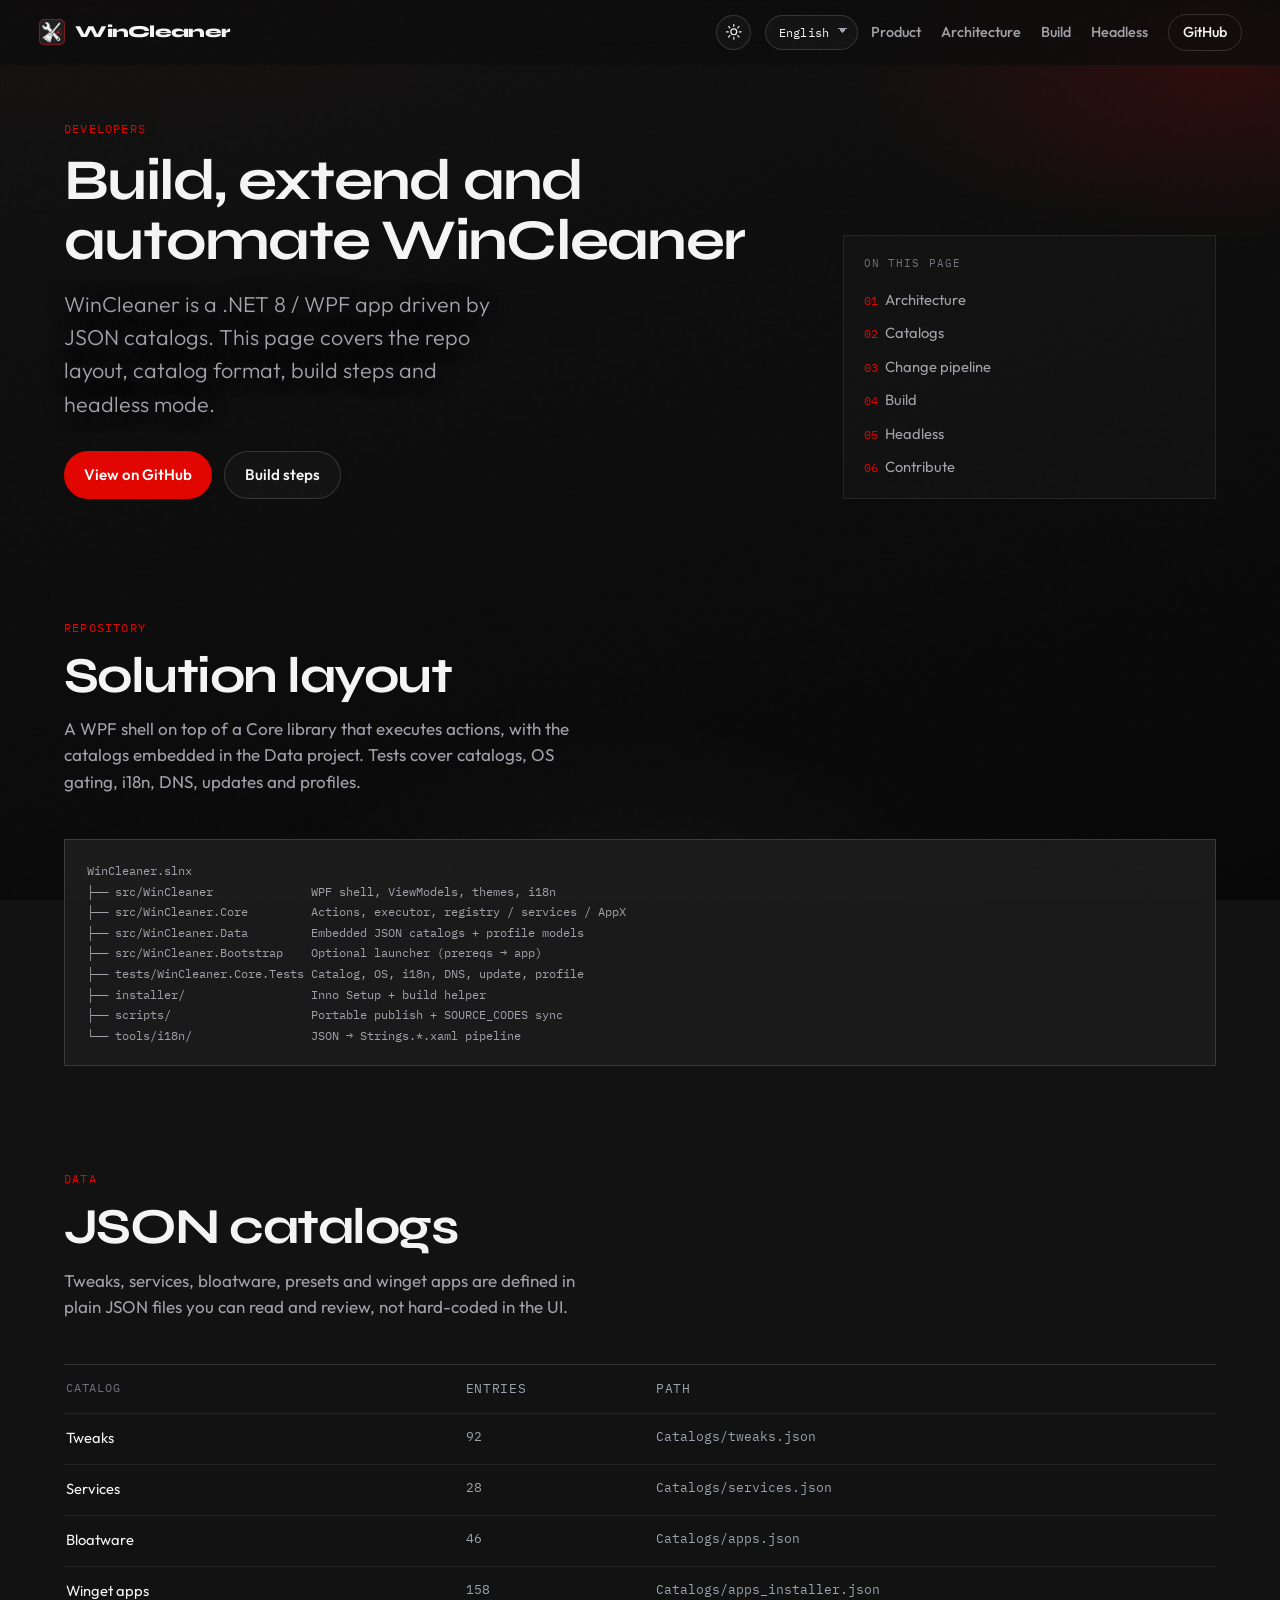
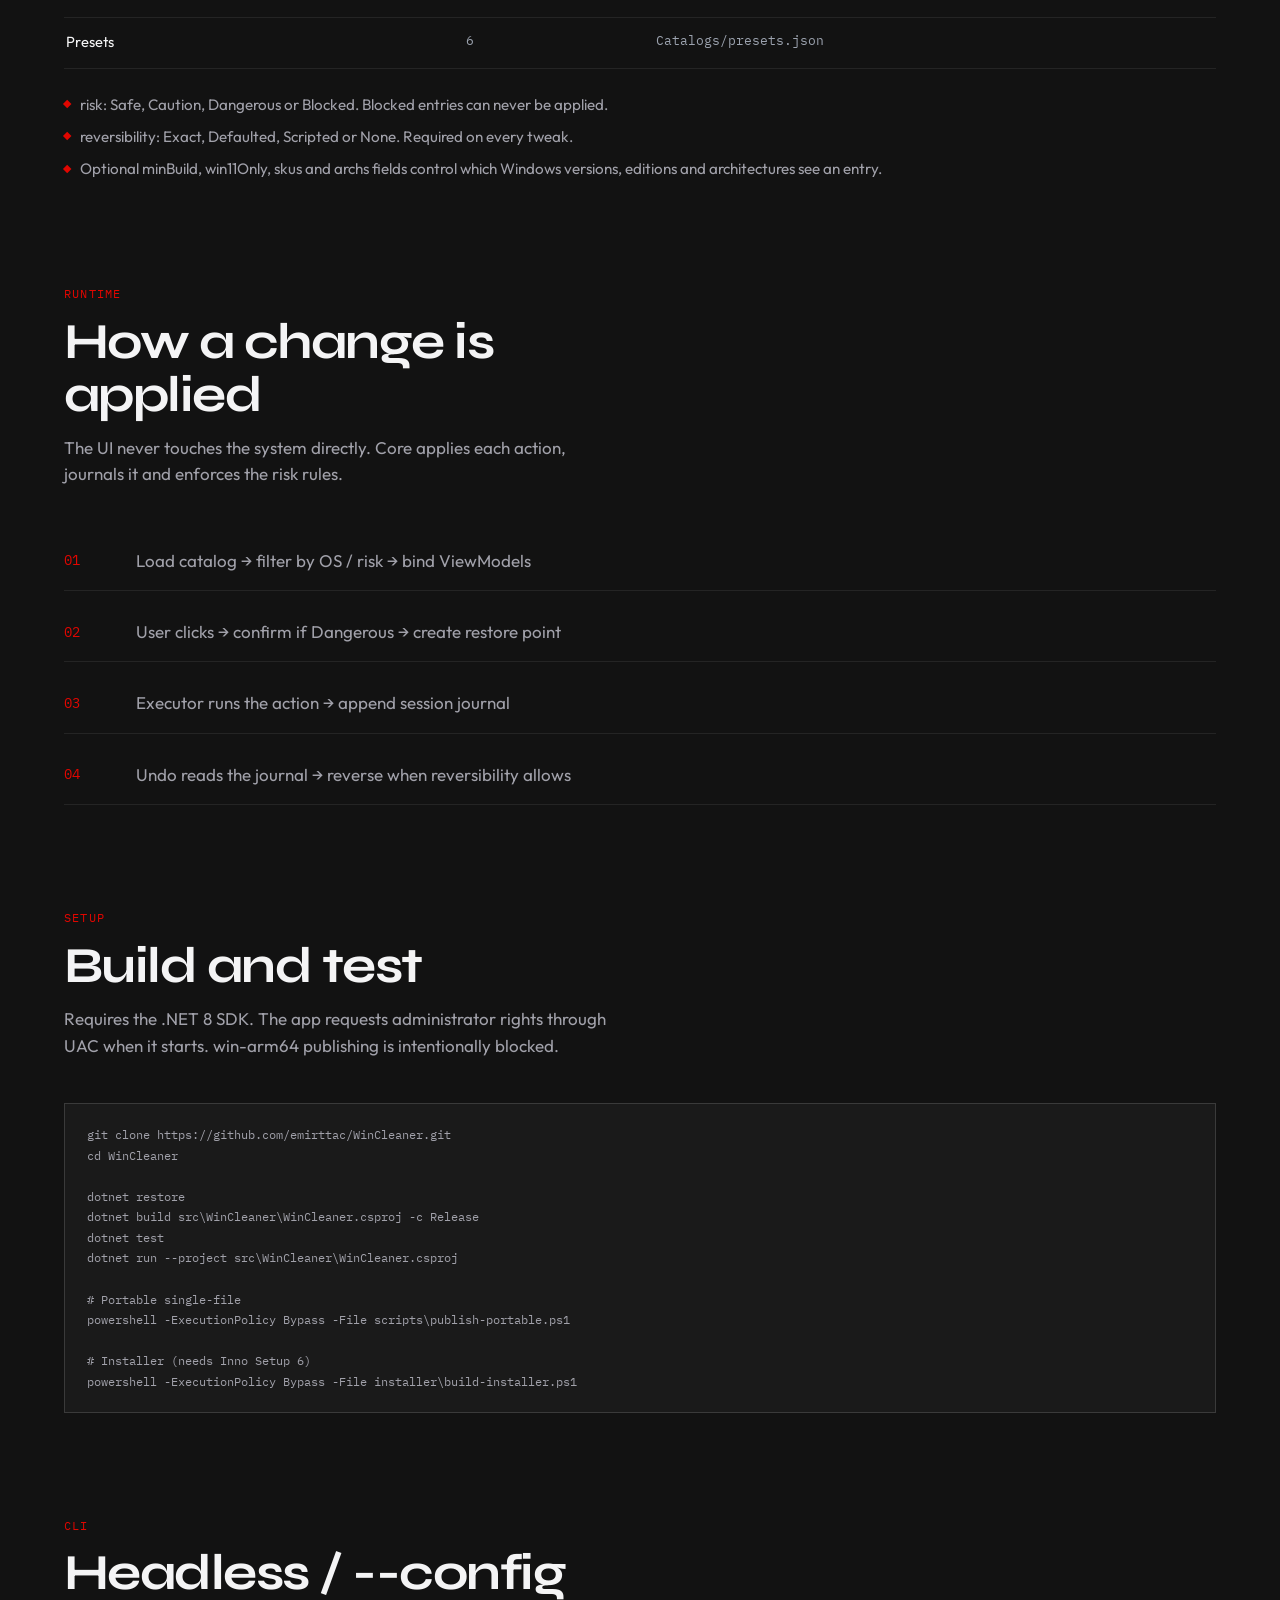
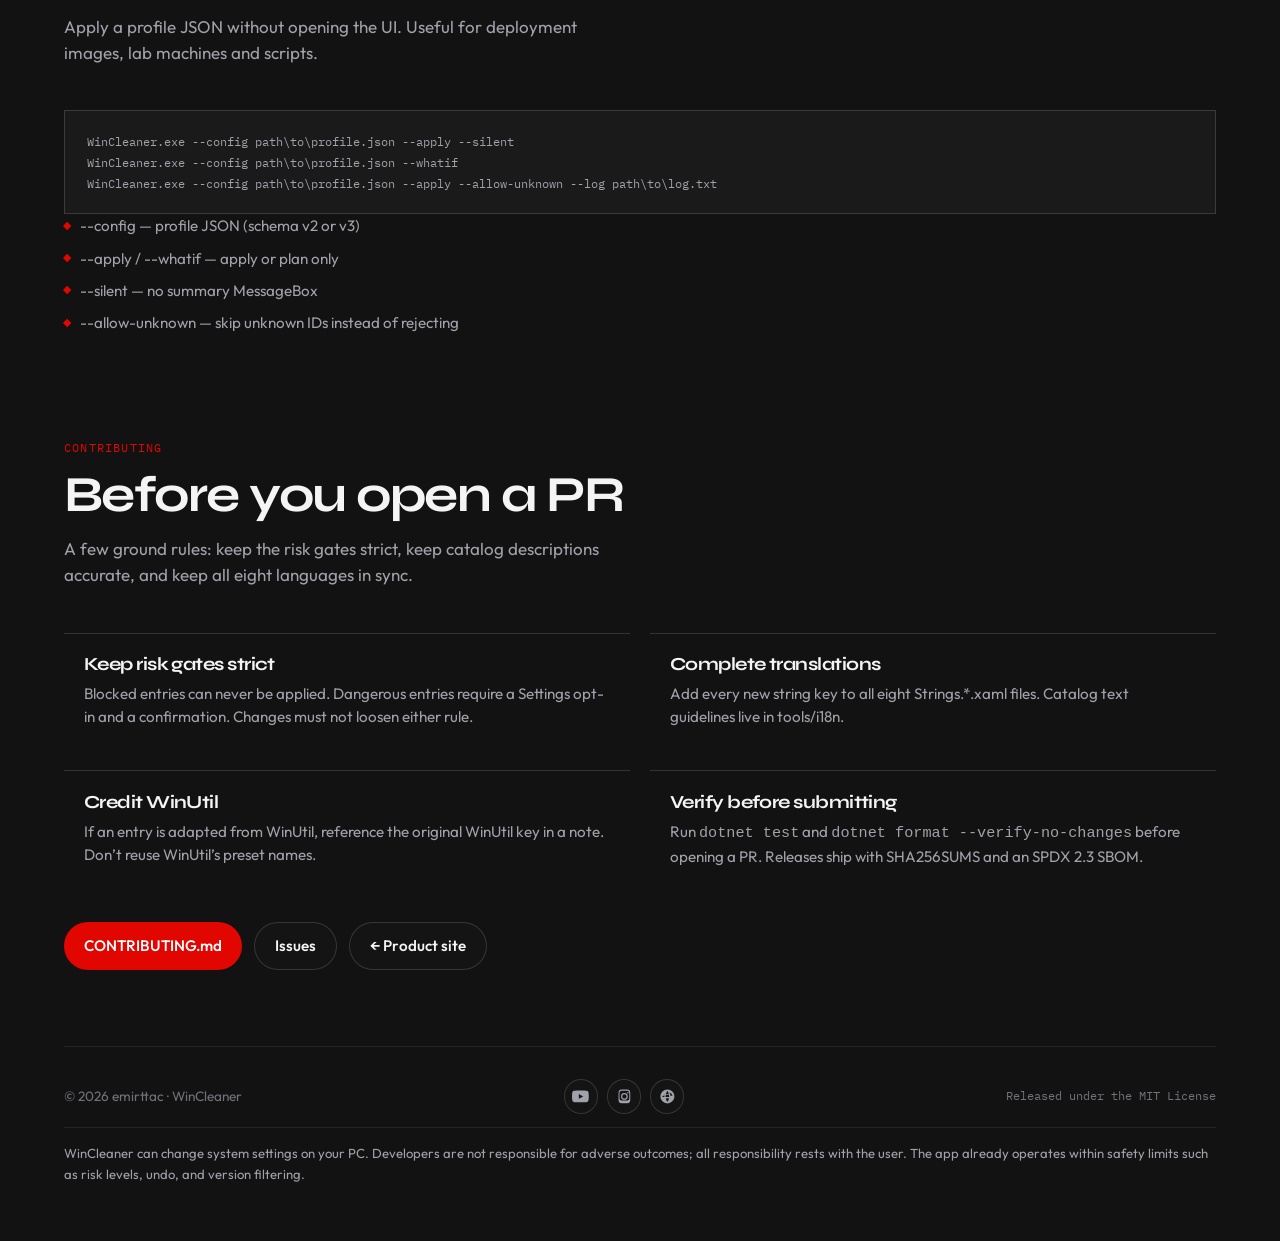
==== commit 07c152b9: "Point the site download at the installer and keep content visible. YouTube traffic was landing on Gi" ====
--- a/docs/developers.html
+++ b/docs/developers.html
@@ -1,5 +1,5 @@
 <!DOCTYPE html>
-<html lang="en">
+<html lang="en" class="no-js">
 <head>
   <meta charset="UTF-8" />
   <meta name="viewport" content="width=device-width, initial-scale=1" />
@@ -24,12 +24,19 @@
       } catch (e) {
         document.documentElement.setAttribute("data-theme", "dark");
       }
+      document.documentElement.classList.remove("no-js");
+      document.documentElement.classList.add("js");
+      window.setTimeout(function () {
+        if (!document.documentElement.classList.contains("reveal-ready")) {
+          document.documentElement.classList.add("reveal-fallback");
+        }
+      }, 1500);
     })();
   </script>
   <link rel="preconnect" href="https://fonts.googleapis.com" />
   <link rel="preconnect" href="https://fonts.gstatic.com" crossorigin />
   <link href="https://fonts.googleapis.com/css2?family=IBM+Plex+Mono:wght@400;500&family=Syne:wght@500;600;700;800&family=Outfit:wght@300;400;500;600&display=swap" rel="stylesheet" />
-  <link rel="stylesheet" href="css/styles.css?v=27" />
+  <link rel="stylesheet" href="css/styles.css?v=37" />
   <link rel="icon" href="favicon.ico" />
 </head>
 <body class="page-dev">
@@ -240,7 +247,7 @@
     <p class="footer-disclaimer" data-i18n="footer.disclaimer">WinCleaner can change system settings on your PC. Developers are not responsible for adverse outcomes; all responsibility rests with the user. The app already operates within safety limits such as risk levels, undo, and version filtering.</p>
   </footer>
 
-  <script src="js/i18n.js?v=19"></script>
-  <script src="js/main.js?v=9"></script>
+  <script src="js/i18n.js?v=23"></script>
+  <script src="js/main.js?v=12"></script>
 </body>
 </html>
--- a/docs/css/styles.css
+++ b/docs/css/styles.css
@@ -196,6 +196,7 @@
 .logo {
   display: inline-flex;
   align-items: center;
+  flex-shrink: 0;
   gap: 0.55rem;
   font-family: var(--font-display);
   font-weight: 800;
@@ -422,10 +423,11 @@
   position: absolute;
   left: clamp(2.25rem, 5.5vw, 4.5rem);
   top: 50%;
-  z-index: 2;
-  width: min(34rem, 40%);
+  z-index: 4;
+  width: min(40rem, calc(100% - min(28rem, 40%) - 7rem));
   margin: 0;
   padding: 0;
+  overflow: visible;
   transform: translateY(-58%);
   pointer-events: none;
 }
@@ -435,27 +437,27 @@
 }
 
 .hero-brand {
-  font-size: clamp(3.25rem, 1.4rem + 6.4vw, 6.25rem);
+  /* Keep an opaque text fill. Animating background-position with
+     background-clip:text + transparent fill made trailing glyphs
+     disappear in Chromium until selection forced a real paint. */
+  width: max-content;
+  max-width: none;
+  font-size: clamp(2.5rem, 0.75rem + 3.6vw, 4.25rem);
   font-weight: 800;
   letter-spacing: -0.055em;
   line-height: 0.9;
   margin-bottom: 1.15rem;
-  max-width: 100%;
+  color: var(--ink);
+  -webkit-text-fill-color: var(--ink);
+  background: none;
   text-shadow: 0 0 28px var(--brand-glow);
-  background: linear-gradient(105deg, var(--ink) 40%, var(--accent) 52%, var(--ink) 64%);
-  background-size: 220% 100%;
-  -webkit-background-clip: text;
-  background-clip: text;
-  color: transparent;
   animation: brand-sheen 7s ease-in-out infinite;
 }
 
-@supports not ((-webkit-background-clip: text) or (background-clip: text)) {
-  .hero-brand {
-    color: var(--ink);
-    background: none;
-    animation: none;
-  }
+/* Reveal blur + clipped transparent text is a Chromium paint bug; never blur the brand. */
+.hero-brand[data-reveal],
+.hero-brand[data-reveal].is-visible {
+  filter: none !important;
 }
 
 .hero-lead {
@@ -533,7 +535,7 @@
   right: clamp(2.25rem, 5.5vw, 4.5rem);
   top: 50%;
   z-index: 3;
-  width: min(30rem, 42%);
+  width: min(28rem, 40%);
   margin: 0;
   animation: hud-in-mock 1.1s var(--ease) both;
   pointer-events: auto;
@@ -726,16 +728,26 @@
 
 .mock-metrics {
   display: flex;
-  gap: 1.25rem;
-  padding-bottom: 0.85rem;
-  border-bottom: 1px solid var(--mock-line);
+  gap: 1.1rem;
+  padding: 0.55rem 0.7rem 0.7rem;
+  margin: -0.15rem -0.15rem 0.15rem;
+  border-bottom: 1px solid color-mix(in srgb, var(--accent) 35%, var(--mock-line));
+  border-radius: 0.45rem 0.45rem 0 0;
   font-family: var(--font-mono);
+  background:
+    linear-gradient(180deg, rgba(225, 6, 0, 0.14), transparent 72%),
+    radial-gradient(ellipse 70% 120% at 18% 40%, rgba(225, 6, 0, 0.18), transparent 60%);
+  box-shadow:
+    inset 0 1px 0 rgba(255, 255, 255, 0.06),
+    0 0 22px rgba(225, 6, 0, 0.12);
 }
 
 .mock-metrics span {
   display: flex;
   align-items: baseline;
   gap: 0.45rem;
+  padding: 0.15rem 0.35rem;
+  border-radius: 0.35rem;
 }
 
 .mock-metrics em {
@@ -743,15 +755,24 @@
   font-size: 0.62rem;
   letter-spacing: 0.08em;
   text-transform: uppercase;
-  color: #71717a;
+  color: #a1a1aa;
 }
 
 .mock-metrics strong {
   font-family: var(--font-display);
-  font-size: 1.05rem;
-  font-weight: 600;
+  font-size: 1.18rem;
+  font-weight: 700;
   letter-spacing: -0.03em;
-  color: #fafafa;
+  color: #fff;
+  text-shadow:
+    0 0 10px rgba(225, 6, 0, 0.75),
+    0 0 22px rgba(225, 6, 0, 0.4),
+    0 0 36px rgba(255, 90, 79, 0.25);
+  animation: metric-sheen 2.6s ease-in-out infinite;
+}
+
+.mock-metrics span:nth-child(2) strong {
+  animation-delay: 0.35s;
 }
 
 .mock-lines {
@@ -1359,6 +1380,38 @@
 
 /* Safety */
 
+.download-count {
+  display: inline-flex;
+  align-items: baseline;
+  gap: 0.65rem;
+  margin-bottom: 1.75rem;
+  text-decoration: none;
+  color: inherit;
+}
+
+.download-count:hover .download-count-num {
+  color: var(--accent);
+}
+
+.download-count-num {
+  font-family: var(--font-display);
+  font-size: clamp(2.4rem, 6vw, 3.6rem);
+  font-weight: 700;
+  letter-spacing: -0.03em;
+  line-height: 1;
+  color: var(--ink);
+  font-variant-numeric: tabular-nums;
+  transition: color 0.25s ease;
+}
+
+.download-count-label {
+  font-family: var(--font-mono);
+  font-size: 0.75rem;
+  letter-spacing: 0.1em;
+  text-transform: uppercase;
+  color: var(--steel);
+}
+
 .safety-grid {
   display: grid;
   grid-template-columns: repeat(2, 1fr);
@@ -1505,6 +1558,29 @@
   flex-direction: column;
   gap: 0.65rem;
   align-items: stretch;
+}
+
+/* Video */
+
+.video-frame {
+  position: relative;
+  width: min(100%, 58rem);
+  margin-inline: auto;
+  aspect-ratio: 16 / 9;
+  border: 1px solid var(--line-strong);
+  border-radius: 0.85rem;
+  background: var(--surface);
+  overflow: hidden;
+}
+
+.video-frame iframe {
+  position: absolute;
+  inset: 0;
+  width: 100%;
+  height: 100%;
+  border: 0;
+  border-radius: inherit;
+  display: block;
 }
 
 /* Bridge */
@@ -1800,9 +1876,11 @@
   opacity: 0.55;
 }
 
-/* Reveal */
-
-[data-reveal] {
+/* Reveal — hidden only when JS is confirmed running.
+   Without .js (or with .reveal-fallback) content stays visible so a
+   script failure cannot leave a blank page. */
+
+html.js [data-reveal] {
   opacity: 0;
   transform: translateY(22px);
   filter: blur(4px);
@@ -1812,22 +1890,24 @@
     filter 0.75s var(--ease);
 }
 
-[data-reveal].is-visible {
+html.js [data-reveal].is-visible,
+html.reveal-fallback [data-reveal],
+html.no-js [data-reveal] {
   opacity: 1;
   transform: none;
   filter: none;
 }
 
-[data-reveal="left"] {
+html.js [data-reveal="left"] {
   transform: translateX(-28px);
 }
 
-[data-reveal="right"] {
+html.js [data-reveal="right"] {
   transform: translateX(28px);
 }
 
-[data-reveal="left"].is-visible,
-[data-reveal="right"].is-visible {
+html.js [data-reveal="left"].is-visible,
+html.js [data-reveal="right"].is-visible {
   transform: none;
 }
 
@@ -1917,6 +1997,24 @@
   }
   50% {
     opacity: 0.82;
+  }
+}
+
+@keyframes metric-sheen {
+  0%,
+  100% {
+    filter: brightness(1);
+    text-shadow:
+      0 0 10px rgba(225, 6, 0, 0.7),
+      0 0 22px rgba(225, 6, 0, 0.35),
+      0 0 36px rgba(255, 90, 79, 0.2);
+  }
+  50% {
+    filter: brightness(1.22);
+    text-shadow:
+      0 0 14px rgba(225, 6, 0, 0.95),
+      0 0 28px rgba(225, 6, 0, 0.55),
+      0 0 48px rgba(255, 90, 79, 0.4);
   }
 }
 
@@ -1957,10 +2055,16 @@
 @keyframes brand-sheen {
   0%,
   100% {
-    background-position: 100% 50%;
+    color: var(--ink);
+    -webkit-text-fill-color: var(--ink);
+    text-shadow: 0 0 28px var(--brand-glow);
   }
   50% {
-    background-position: 0% 50%;
+    color: color-mix(in srgb, var(--ink) 72%, var(--accent));
+    -webkit-text-fill-color: color-mix(in srgb, var(--ink) 72%, var(--accent));
+    text-shadow:
+      0 0 28px var(--brand-glow),
+      0 0 34px rgba(225, 6, 0, 0.42);
   }
 }
 
@@ -1999,14 +2103,15 @@
   }
 
   .pointer-glow,
-  .hero-brand {
+  .hero-brand,
+  .mock-metrics strong {
     animation: none !important;
   }
 
   .hero-brand {
     color: var(--ink);
-    background: none;
-    -webkit-text-fill-color: unset;
+    -webkit-text-fill-color: var(--ink);
+    text-shadow: 0 0 28px var(--brand-glow);
   }
 }
 
@@ -2046,6 +2151,12 @@
   }
 
   .hero-content {
+    transform: none;
+  }
+
+  /* animation-fill-mode:both would otherwise keep translateY(-42%) over the brand */
+  .app-mock {
+    animation: none;
     transform: none;
   }
 
@@ -2117,7 +2228,7 @@
 
 @media (max-width: 520px) {
   .hero-brand {
-    font-size: clamp(2.4rem, 12vw, 3.4rem);
+    font-size: clamp(2.1rem, 9vw, 2.85rem);
   }
 
   .app-body {
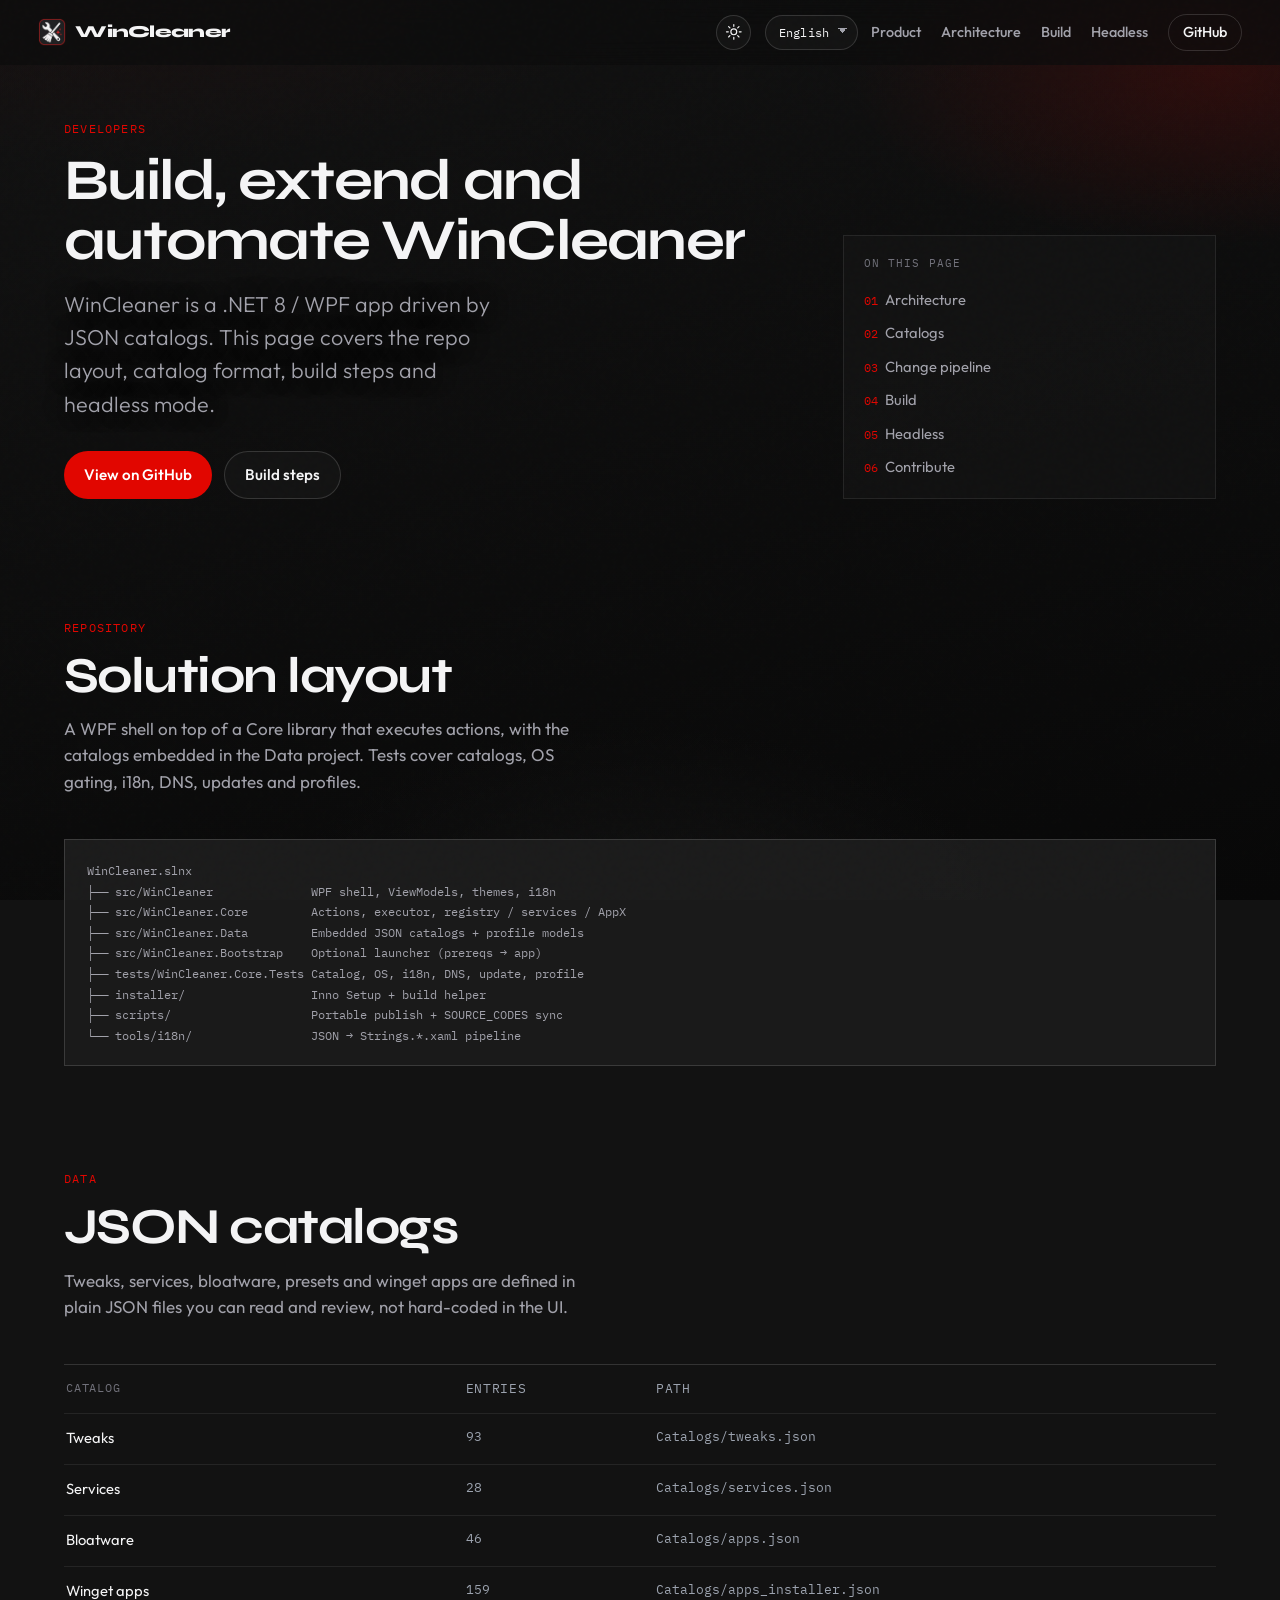
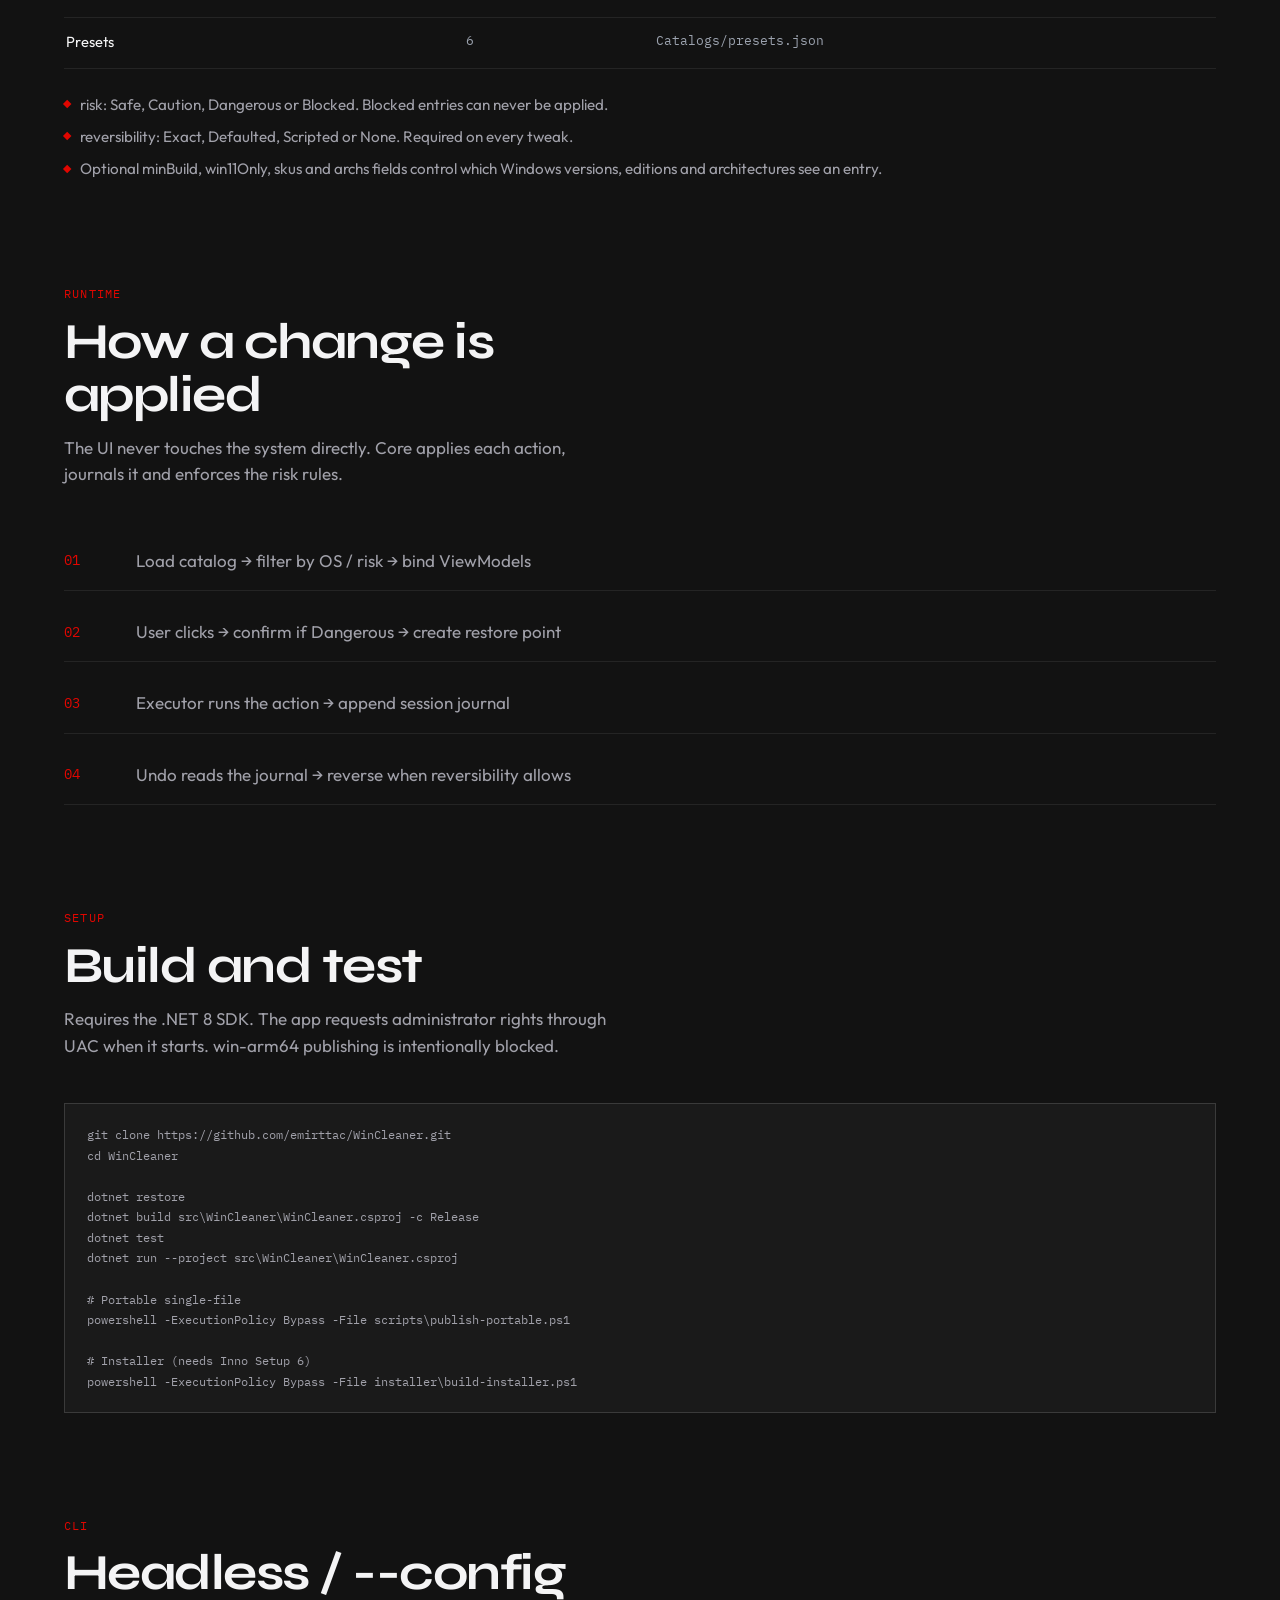
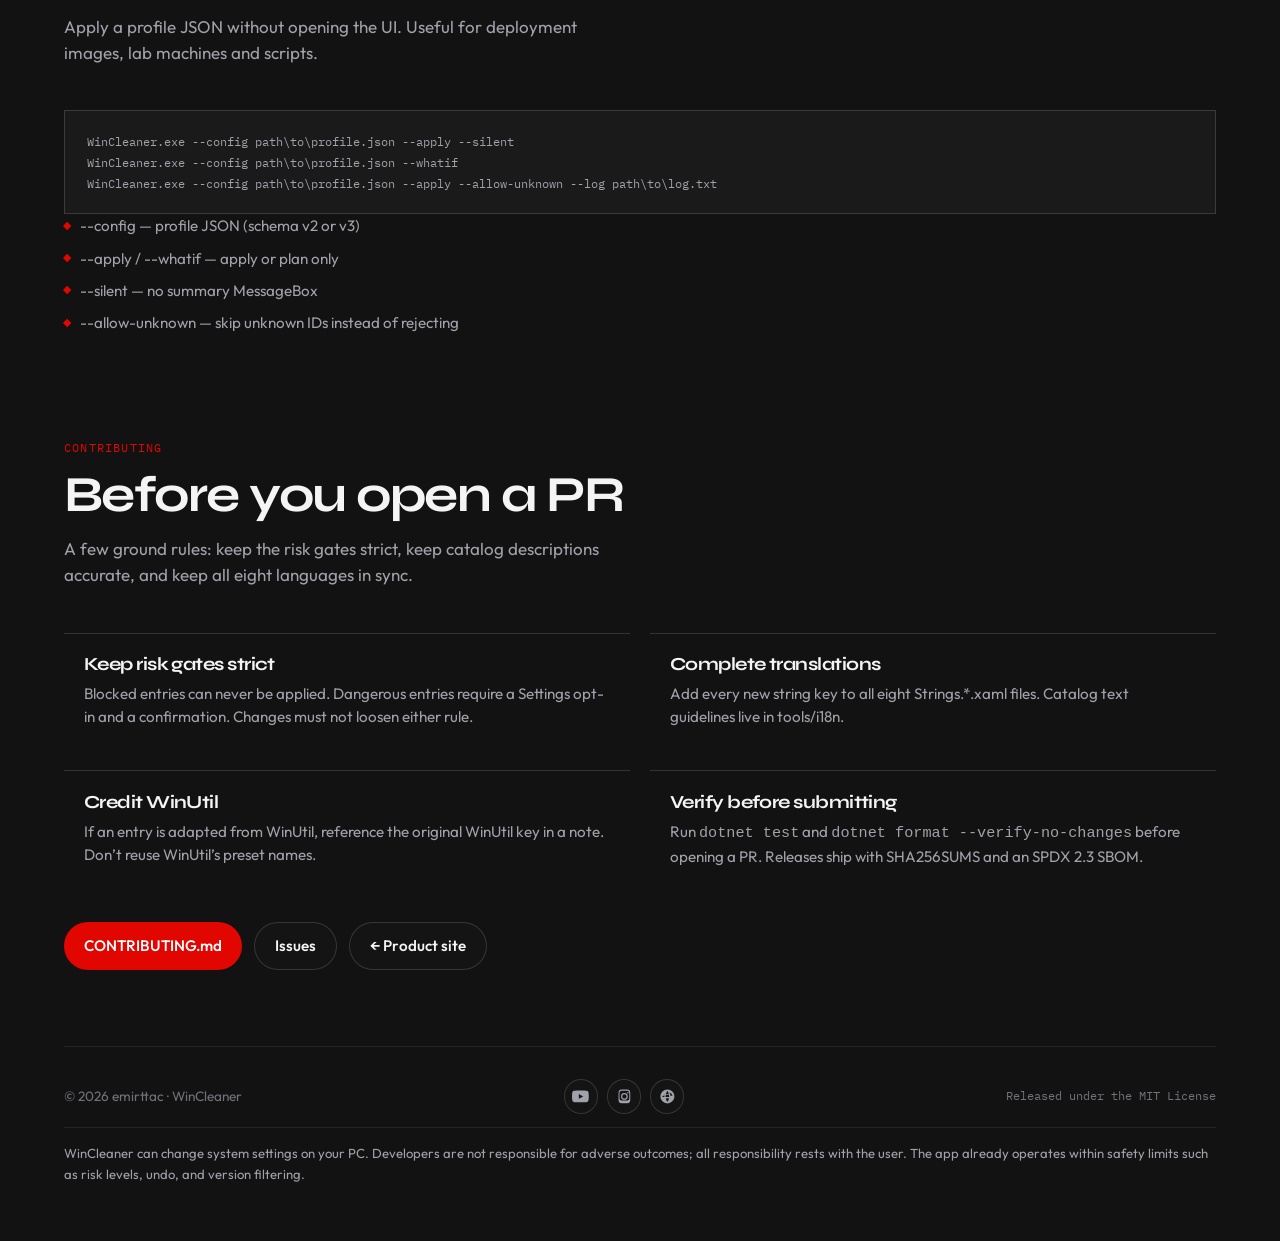
==== commit 20ceaf45: "Update the published tweak and winget counts to 93 and 159. Co-authored-by: Cursor <cursoragent@curs" ====
--- a/docs/developers.html
+++ b/docs/developers.html
@@ -131,10 +131,10 @@
           <span data-i18n="dev.cat.col.count">Entries</span>
           <span data-i18n="dev.cat.col.path">Path</span>
         </div>
-        <div class="catalog-row"><span>Tweaks</span><span>92</span><span>Catalogs/tweaks.json</span></div>
+        <div class="catalog-row"><span>Tweaks</span><span>93</span><span>Catalogs/tweaks.json</span></div>
         <div class="catalog-row"><span>Services</span><span>28</span><span>Catalogs/services.json</span></div>
         <div class="catalog-row"><span>Bloatware</span><span>46</span><span>Catalogs/apps.json</span></div>
-        <div class="catalog-row"><span>Winget apps</span><span>158</span><span>Catalogs/apps_installer.json</span></div>
+        <div class="catalog-row"><span>Winget apps</span><span>159</span><span>Catalogs/apps_installer.json</span></div>
         <div class="catalog-row"><span>Presets</span><span>6</span><span>Catalogs/presets.json</span></div>
       </div>
       <ul class="dev-notes" data-reveal>
--- a/docs/css/styles.css
+++ b/docs/css/styles.css
@@ -481,10 +481,13 @@
   justify-content: center;
   min-height: 2.85rem;
   padding: 0.7rem 1.25rem;
+  border: 0;
   border-radius: 999px;
+  font: inherit;
   font-weight: 550;
   font-size: 0.95rem;
   text-decoration: none;
+  cursor: pointer;
   transition: transform 0.25s var(--ease), background 0.2s ease, color 0.2s ease, border-color 0.2s ease, box-shadow 0.25s ease;
 }
 
@@ -2246,3 +2249,173 @@
     width: min(100%, var(--max));
   }
 }
+
+.release-modal {
+  position: fixed;
+  inset: 0;
+  z-index: 80;
+  display: grid;
+  place-items: center;
+  padding: 1.25rem;
+}
+
+.release-modal[hidden] {
+  display: none;
+}
+
+.release-backdrop {
+  position: absolute;
+  inset: 0;
+  background: rgba(5, 5, 5, 0.72);
+  animation: release-dim 240ms ease both;
+}
+
+.release-dialog {
+  position: relative;
+  z-index: 1;
+  display: grid;
+  grid-template-columns: minmax(0, 1.75fr) minmax(13.5rem, 0.72fr);
+  align-items: stretch;
+  width: min(58rem, 100%);
+  max-height: min(42rem, calc(100vh - 2.5rem));
+  overflow: hidden;
+  color: var(--ink);
+  background: var(--bg);
+  border: 1px solid var(--line-strong);
+  border-radius: 1.15rem;
+  box-shadow: 0 28px 80px rgba(0, 0, 0, 0.45);
+  animation: release-in 240ms var(--ease) both;
+}
+
+.release-close {
+  position: absolute;
+  top: 0.75rem;
+  right: 0.75rem;
+  z-index: 2;
+  width: 2.25rem;
+  height: 2.25rem;
+  border: 0;
+  border-radius: 999px;
+  background: transparent;
+  color: var(--muted);
+  font-size: 1.45rem;
+  line-height: 1;
+  cursor: pointer;
+}
+
+.release-close:hover {
+  color: var(--ink);
+  background: var(--line);
+}
+
+.release-notes {
+  padding: 1.7rem 1.6rem 1.55rem;
+  overflow: auto;
+}
+
+.release-kicker {
+  margin: 0 0 0.4rem;
+  color: #f97316;
+  font-size: 0.72rem;
+  font-weight: 700;
+  letter-spacing: 0.16em;
+  text-transform: uppercase;
+}
+
+.release-title {
+  margin: 0 0 1.15rem;
+  font-family: var(--font-display);
+  font-size: clamp(1.75rem, 3.2vw, 2.55rem);
+  font-weight: 750;
+  line-height: 1.08;
+  letter-spacing: -0.035em;
+}
+
+.release-notes ul {
+  margin: 0;
+  padding: 0;
+  list-style: none;
+  display: grid;
+  gap: 0.8rem;
+}
+
+.release-notes li {
+  padding-left: 0.85rem;
+  border-left: 2px solid #f97316;
+  color: var(--ink-soft);
+  font-size: 0.98rem;
+  line-height: 1.5;
+}
+
+.release-fixes {
+  margin: 1.35rem 0 0.7rem;
+  font-family: var(--font-display);
+  font-size: 1.2rem;
+  font-weight: 700;
+  letter-spacing: -0.02em;
+}
+
+.release-notes > .release-fixes:first-of-type {
+  margin-top: 0;
+}
+
+.release-side {
+  display: flex;
+  align-items: center;
+  justify-content: center;
+  align-self: stretch;
+  padding: 1.25rem 1.15rem;
+  background: transparent;
+}
+
+.release-side .btn {
+  width: 100%;
+  min-height: 3.4rem;
+  text-align: center;
+}
+
+body.release-open {
+  overflow: hidden;
+}
+
+@keyframes release-dim {
+  from { opacity: 0; }
+  to { opacity: 1; }
+}
+
+@keyframes release-in {
+  from {
+    opacity: 0;
+    transform: translateY(10px) scale(0.98);
+  }
+  to {
+    opacity: 1;
+    transform: none;
+  }
+}
+
+@media (max-width: 800px) {
+  .release-dialog {
+    grid-template-columns: 1fr;
+  }
+
+  .release-side {
+    position: sticky;
+    bottom: 0;
+    align-self: stretch;
+    padding: 1rem 1.15rem 1.15rem;
+    background: var(--bg);
+    border-top: 1px solid var(--line);
+  }
+
+  .release-title {
+    padding-right: 1.5rem;
+  }
+}
+
+@media (prefers-reduced-motion: reduce) {
+  .release-backdrop,
+  .release-dialog {
+    animation: none;
+  }
+}
